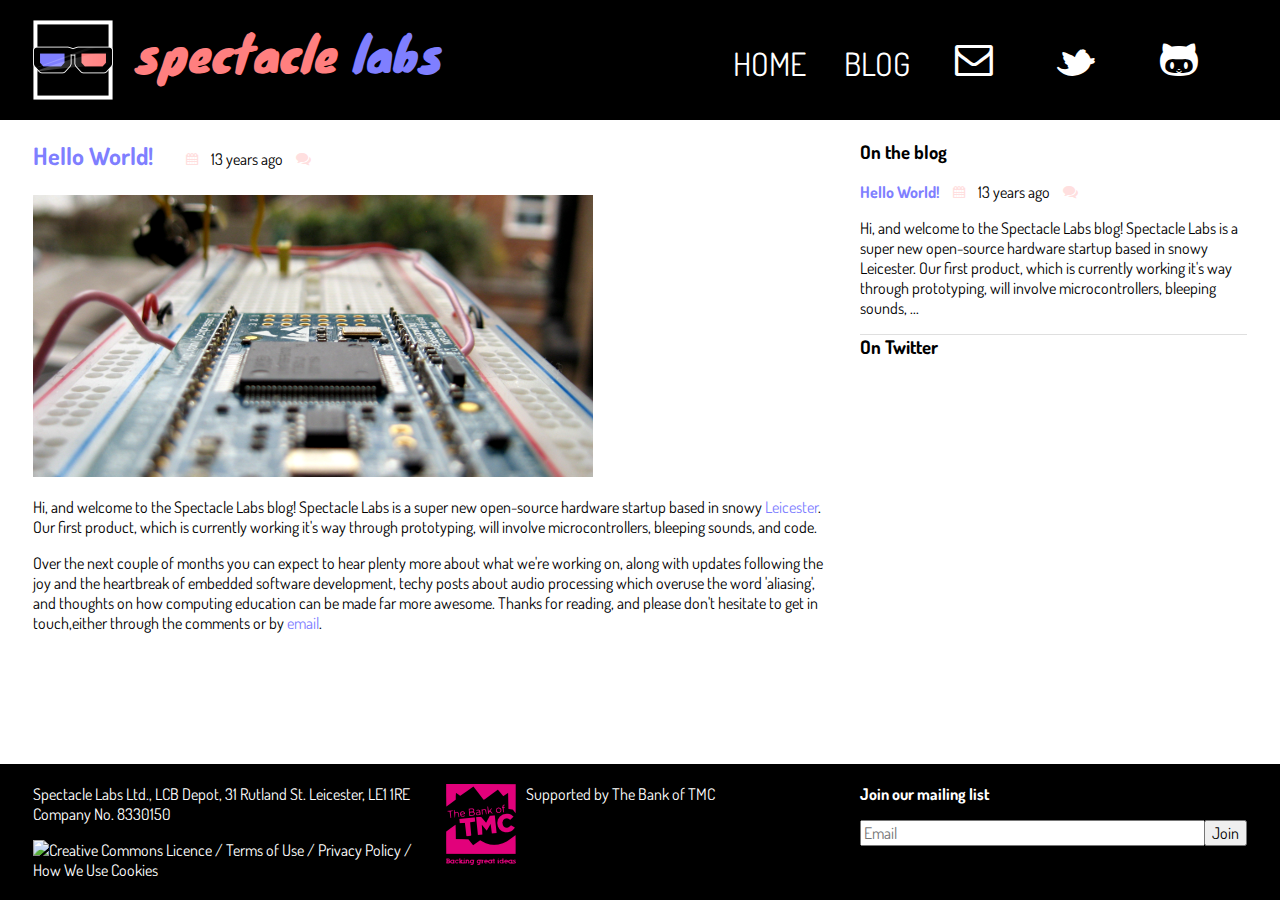
==== blog/index.html @ f57065ab "Website...  We have liftoff..." ====
<!DOCTYPE html>
<!--[if lt IE 7]> <html class="no-js lt-ie9 lt-ie8 lt-ie7"> <![endif]-->
<!--[if IE 7]> <html class="no-js lt-ie9 lt-ie8"> <![endif]-->
<!--[if IE 8]> <html class="no-js lt-ie9"> <![endif]-->
<!--[if gt IE 8]><!--> <html class="no-js"> <!--<![endif]-->
    <head>
        <meta charset="utf-8" />
        <meta name="description" content="" />
        <meta name="viewport" content="width=device-width, initial-scale=1, maximum-scale=1" /> 

        <title>Spectacle Labs | Blog</title>

        <link rel="shortcut icon" href="/media/images/icons/favicon.ico" />
        <link rel="apple-touch-icon-precomposed" sizes="144x144" href="/media/images/icons/apple-touch-icon-144x144-precomposed.png">
        <link rel="apple-touch-icon-precomposed" sizes="114x114" href="/media/images/icons/apple-touch-icon-114x114-precomposed.png">
        <link rel="apple-touch-icon-precomposed" sizes="72x72" href="/media/images/icons/apple-touch-icon-72x72-precomposed.png">
        <link rel="apple-touch-icon-precomposed" href="/media/images/icons/apple-touch-icon-precomposed.png">


        <link rel="stylesheet" href="/media/fonts/knewave/stylesheet.css" />
        <link rel="stylesheet" href="/media/fonts/fontawesome/font-awesome.css" />
        <link href='http://fonts.googleapis.com/css?family=Dosis:400,600' rel='stylesheet' type='text/css'>
    
        <link rel="stylesheet" href="/media/css/normalize.css" />
        <link rel="stylesheet" href="/media/css/main.css" />

        <!--[if lt IE 9]>
        <script src="//cdnjs.cloudflare.com/ajax/libs/html5shiv/3.6/html5shiv.min.js"></script>
        <![endif]-->
        <script src="//cdnjs.cloudflare.com/ajax/libs/prefixfree/1.0.7/prefixfree.min.js"></script> 
        <script src="//ajax.googleapis.com/ajax/libs/jquery/1.8.3/jquery.min.js"></script>
        <script src="/media/js/moment.min.js"></script>
        <script src="/media/js/main.js"></script>
    </head>
    <body>
        <div id="wrapper">
            <header>
    <div>
        <div id="logo">
            <div>
                <a href="/" class="image">
                    <img src="/media/images/logo.png" alt="Logo"/>
                </a>
            </div>
        </div>
        <div id="heading">
            <h1>
                <a href="/">
                    <span class="red">spectacle</span> <span class="blue">labs</span>
                </a>
            </h1>
        </div>
        <div id="navigation">
            <nav class="horizontal">
                <ul>
                    <li>
                        <a href="/">
                            HOME
                        </a>
                    </li>
                    <li>
                        <a href="/blog">
                            BLOG
                        </a>
                    </li>
                </ul>
                <ul id="icons">
                    <li>
                        <a href="mailto:hi@spectaclelabs.org">
                            <i class="icon-envelope"></i>
                        </a>
                    </li>
                    <li>
                        <a href="http://www.twitter.com/spectaclelabs">
                            <i class="icon-twitter"></i>
                        </a>
                    </li>
                    <li>
                        <a href="https://github.com/spectaclelabs">
                            <i class="icon-github"></i>
                        </a>
                    </li>
                </ul>
            </nav>
        </div>
    </div>
</header>


            <div id="main">
                <div>
                    <div id="content">
                        

<article>
    <h2>
        <a href="/blog/hello-world">
            Hello World!
        </a>
    </h2>
    <span class="meta">                                                                 <i class="icon-calendar"></i>                                                   <time datetime="2013-03-12" data-need-fill="true"></time>                  <i class="icon-comments"></i><a href="http://www.spectaclelabs.org/blog/hello-world#disqus_thread"></a>
</span>
    <p><img src="/media/images/blog/2013-03-12-hello-world.png" alt="Hello World" /></p>

<p>Hi, and welcome to the Spectacle Labs blog!  Spectacle Labs is a super new open-source hardware startup based in snowy <a href="http://en.wikipedia.org/wiki/Leicester">Leicester</a>. Our first product, which is currently working it's way through prototyping, will involve microcontrollers, bleeping sounds, and code.</p>

<p>Over the next couple of months you can expect to hear plenty more about what we're working on, along with updates following the joy and the heartbreak of embedded software development, techy posts about audio processing which overuse the word 'aliasing', and thoughts on how computing education can be made far more awesome.  Thanks for reading, and please don't hesitate to get in touch,either through the comments or by <a href="mailto:hi@spectaclelabs.org">email</a>.</p>

</article>






                    </div>
                    <div id="sidebar">
                        

<!--
<section>
    <form class="inline">
        <button type="submit" class="btn">Search</button>
        <div>
            <input type="text" id="query" placeholder="Search spectaclelabs.org" />
        </div>
    </form>
</section>
-->


<section>
    <h3>On the blog</h3>
    
    <article class="small">
        <h4><a href="/blog/hello-world">Hello World!</a></h4>
        <span class="meta">                                                                 <i class="icon-calendar"></i>                                                   <time datetime="2013-03-12" data-need-fill="true"></time>                  <i class="icon-comments"></i><a href="http://www.spectaclelabs.org/blog/hello-world#disqus_thread"></a>
</span>
        <p>
            Hi, and welcome to the Spectacle Labs blog! Spectacle Labs is a super new open-source hardware startup based in snowy Leicester. Our first product, which is currently working it's way through prototyping, will involve microcontrollers, bleeping sounds, ...
        </p>
    </article>
    
</section>


<section>
    <h3>On Twitter</h3>
    <a class="twitter-timeline" data-dnt="true" href="https://twitter.com/spectaclelabs"  data-widget-id="311499720843460608"></a>
</section>


                    </div>
                </div>
            </div>

            <footer>
    <div>
        <div>
            <p class="vcard">
                <span class="fn org">Spectacle Labs Ltd.,</span>
                <span class="adr">
                    <span class="street-address">LCB Depot, 31 Rutland St.</span>
                    <span class="locality">Leicester</span>, <span class="postal-code">LE1 1RE</span>
                </span>
                <br />
                <span class="note">
                    Company No. 8330150
                </span>
            </p>

            <div>
                <nav class="horizontal">
                    <ul>
                        <li>
                            <a rel="license" href="http://creativecommons.org/licenses/by-sa/2.0/uk/deed.en_GB" class="image">
                                <img alt="Creative Commons Licence" style="border-width:0" src="http://i.creativecommons.org/l/by-sa/2.0/uk/80x15.png" />
                            </a>
                        </li>
                        <li>
                            <a href="/terms-of-use">Terms of Use</a>
                        </li>
                        <li>
                            <a href="/privacy-policy">Privacy Policy</a>
                        </li>
                        <li>
                            <a href="/cookies">How We Use Cookies</a>
                        </li>
                    </ul>
                </nav>
            </div>
        </div>

        <div>
            <a href="http://www.bankoftmc.com">
                <img src="/media/images/bank_of_tmc.png" class="left-float" alt="Bank of TMC">
            </a>
            Supported by  <a href="http://www.bankoftmc.com">The Bank of TMC</a>
        </div>
            

        <div>
            <h4>
                <label for="mce-EMAIL">
                    Join our mailing list
                </label>
            </h4>
            <div id="mc_embed_signup">
                <!-- Begin MailChimp Signup Form -->
                <form class="inline validate" action="http://spectaclelabs.us5.list-manage.com/subscribe/post?u=d0f56dc9b0993535675b7f7bb&amp;id=e05fe7207a" method="post" id="mc-embedded-subscribe-form" name="mc-embedded-subscribe-form" target="_blank" novalidate>
                    <button type="submit" name="subscribe" id="mc-embedded-subscribe" class="button">Join</button>
                    <div>
                        <input type="email" value="" name="EMAIL" class="email" id="mce-EMAIL" placeholder="Email" />
                    </div>
                </form>
            </div>
        </div>
    </div>
</footer>


        </div>
        <!-- Disqus comment counter -->
        <script type="text/javascript">
        var disqus_shortname = 'spectaclelabs';

        (function () {
            var s = document.createElement('script'); s.async = true;
            s.type = 'text/javascript';
            s.src = 'http://' + disqus_shortname + '.disqus.com/count.js';
            (document.getElementsByTagName('HEAD')[0] ||
             document.getElementsByTagName('BODY')[0]).appendChild(s);
        }());
        </script>

        <!-- Twitter feed -->
        <script>!function(d,s,id){var js,fjs=d.getElementsByTagName(s)[0];if(!d.getElementById(id)){js=d.createElement(s);js.id=id;js.src="//platform.twitter.com/widgets.js";fjs.parentNode.insertBefore(js,fjs);}}(document,"script","twitter-wjs");</script>

        <!-- Google Analytics -->
        <script>
            (function(i,s,o,g,r,a,m){i['GoogleAnalyticsObject']=r;i[r]=i[r]||function(){
            (i[r].q=i[r].q||[]).push(arguments)},i[r].l=1*new Date();a=s.createElement(o),
            m=s.getElementsByTagName(o)[0];a.async=1;a.src=g;m.parentNode.insertBefore(a,m)
            })(window,document,'script','//www.google-analytics.com/analytics.js','ga');

            ga('create', 'UA-39256823-1', 'spectaclelabs.org');
            ga('send', 'pageview');
        </script>

    </body>
</html>
---- media/fonts/knewave/stylesheet.css ----
/* Generated by Font Squirrel (http://www.fontsquirrel.com) on November 11, 2011 */



@font-face {
    font-family: 'KnewaveRegular';
    src: url('knewave-webfont.eot');
    src: url('knewave-webfont.eot?#iefix') format('embedded-opentype'),
         url('knewave-webfont.woff') format('woff'),
         url('knewave-webfont.ttf') format('truetype'),
         url('knewave-webfont.svg#KnewaveRegular') format('svg');
    font-weight: normal;
    font-style: normal;

}
---- media/css/main.css ----
body {
  width: 100%;
  *zoom: 1;
}
body:before,
body:after {
  content: "";
  display: table;
}
body:after {
  clear: both;
}
/* === Global variables ===
 * ======================== */
/* Colors */
/* Fonts */
/* Grid */
/* Borders */
/* === Generic Styles ===
 * ====================== */
html,
body {
  height: 100%;
}
body {
  margin: 0;
  padding: 0;
  font-family: Dosis, "Helvetica Neue", Arial, Helvetica, sans-serif;
  font-size: 16px;
}
/* Bottom margins */
h2,
h3,
h4,
h5,
h6,
p,
table,
form {
  margin-top: 0;
  margin-bottom: 1em;
}
/* Headings */
h1 {
  font-family: KnewaveRegular, "Helvetica Neue", Arial, Helvetica, sans-serif;
  font-weight: normal;
}
h1 a {
  font-weight: normal;
}
/* Links */
a {
  text-decoration: none;
  outline: none;
  color: #7f7fff;
  transition: color 0.5s;
}
a:hover,
a:active,
a:focus {
  outline: none;
  color: #ff7f7f;
}
/* Navigation */
nav ul {
  padding: 0;
  margin: 0;
  list-style-type: none;
}
nav.horizontal ul {
  display: inline-block;
}
nav.horizontal ul li {
  display: inline-block;
}
/* Tables */
table,
th,
td {
  border: 1px solid #dfdfdf;
}
th,
td {
  padding: 10px;
}
td {
  vertical-align: top;
}
tr:nth-child(even) {
  background: #dfffff;
}
tr:nth-child(odd) {
  background: #ffffff;
}
/* Articles */
article + article {
  border-top: 1px dashed #dfdfdf;
}
/* Article headings displayed inline-block so date, comments etc can be
 * adjacent */
article h2 {
  display: inline-block;
  margin-right: 20px;
}
article.small h4 {
  display: inline-block;
}
article .meta i {
  margin: 0 10px;
  color: #ffdfdf;
}
/* Images */
img {
  max-width: 100%;
  height: auto;
}
img.left-float {
  margin: 0 10px 10px 0;
}
img.right-float {
  margin: 0 0 10px 10px;
}
img.center {
  display: block;
  margin-left: auto;
  margin-right: auto;
}
/* Forms */
form.inline input {
  width: 100%;
}
form.inline button {
  float: right;
}
form.inline > div {
  overflow: hidden;
}
/* Utility classes */
.red {
  color: #ff7f7f;
}
.blue {
  color: #7f7fff;
}
.left {
  text-align: left;
}
.center {
  text-align: center;
}
.right {
  text-align: right;
}
.left-float {
  float: left;
}
.right-float {
  float: right;
}
/* Header */
header {
  background-color: #000000;
  color: #ffffff;
  display: table-row;
  overflow: hidden;
  height: 1px;
}
header > div {
  display: table-cell;
  padding: 20px;
  *zoom: 1;
}
header > div:before,
header > div:after {
  content: "";
  display: table;
}
header > div:after {
  clear: both;
}
div#logo {
  display: inline;
  float: left;
  width: 6.25%;
  margin: 0 1.0416666666666665%;
  font-size: 0;
}
div#logo img {
  max-width: none;
}
div#heading {
  display: inline;
  float: left;
  width: 31.25%;
  margin: 0 1.0416666666666665%;
}
div#navigation {
  display: inline;
  float: left;
  width: 56.25%;
  margin: 0 1.0416666666666665%;
}
h1 {
  font-family: KnewaveRegular, "Helvetica Neue", Arial, Helvetica, sans-serif;
  font-weight: normal;
  font-size: 48px;
  margin: 0;
  padding: 12px 0;
}
header a {
  color: #ffffff;
}
header nav {
  font-size: 32px;
  text-align: right;
  padding: 13px 0;
}
header nav ul#icons {
  font-size: 42px;
}
header nav ul li {
  margin-right: 1em;
}
header nav a {
  border-bottom: none;
}
div#wrapper {
  display: table;
  table-layout: fixed;
  width: 100%;
  height: 100%;
}
.lt-ie8 div#wrapper {
  height: auto;
}
/* Body */
div#main {
  display: table-row;
  overflow: hidden;
}
html > body div#main {
  height: auto;
}
div#main > div {
  display: table-cell;
  padding: 20px;
  *zoom: 1;
}
div#main > div:before,
div#main > div:after {
  content: "";
  display: table;
}
div#main > div:after {
  clear: both;
}
div#content {
  display: inline;
  float: left;
  width: 64.58333333333334%;
  margin: 0 1.0416666666666665%;
}
div#sidebar {
  display: inline;
  float: left;
  width: 31.25%;
  margin: 0 1.0416666666666665%;
}
div#sidebar section + section {
  border-top: 1px solid #dfdfdf;
}
section#introduction {
  font-size: 36px;
}
section#introduction small {
  font-size: 70%;
}
/* Sidebar */
/* Footer */
footer {
  display: table-row;
  overflow: hidden;
  height: 1px;
  background-color: #000000;
  color: #ffffff;
}
footer > div {
  display: table-cell;
  padding: 20px;
  *zoom: 1;
}
footer > div:before,
footer > div:after {
  content: "";
  display: table;
}
footer > div:after {
  clear: both;
}
footer > div > div {
  display: inline;
  float: left;
  width: 31.25%;
  margin: 0 1.0416666666666665%;
}
footer a {
  color: #ffffff;
}
form.inline input {
  width: 100%;
}
form.inline button {
  float: right;
}
form.inline > div {
  overflow: hidden;
}
footer nav.horizontal li:after {
  content: " / ";
}
footer nav.horizontal li:last-child:after {
  content: "";
}
.red {
  color: #ff7f7f;
}
.blue {
  color: #7f7fff;
}
@media only screen and (max-width: 1035px) {
  div#heading {
    display: none;
  }
  div#navigation {
    display: inline;
    float: left;
    width: 89.58333333333334%;
    margin: 0 1.0416666666666665%;
  }
}
@media only screen and (max-width: 700px) {
  div#logo,
  div#navigation {
    display: inline;
    float: left;
    width: 97.91666666666666%;
    margin: 0 1.0416666666666665%;
    text-align: center;
  }
  header nav {
    text-align: center;
    padding-top: 0;
  }
  footer {
    height: auto;
  }
  div#content {
    display: inline;
    float: left;
    width: 97.91666666666666%;
    margin: 0 1.0416666666666665%;
  }
  div#sidebar {
    display: none;
  }
  footer > div > div {
    display: inline;
    float: left;
    width: 97.91666666666666%;
    margin: 0 1.0416666666666665%;
  }
}
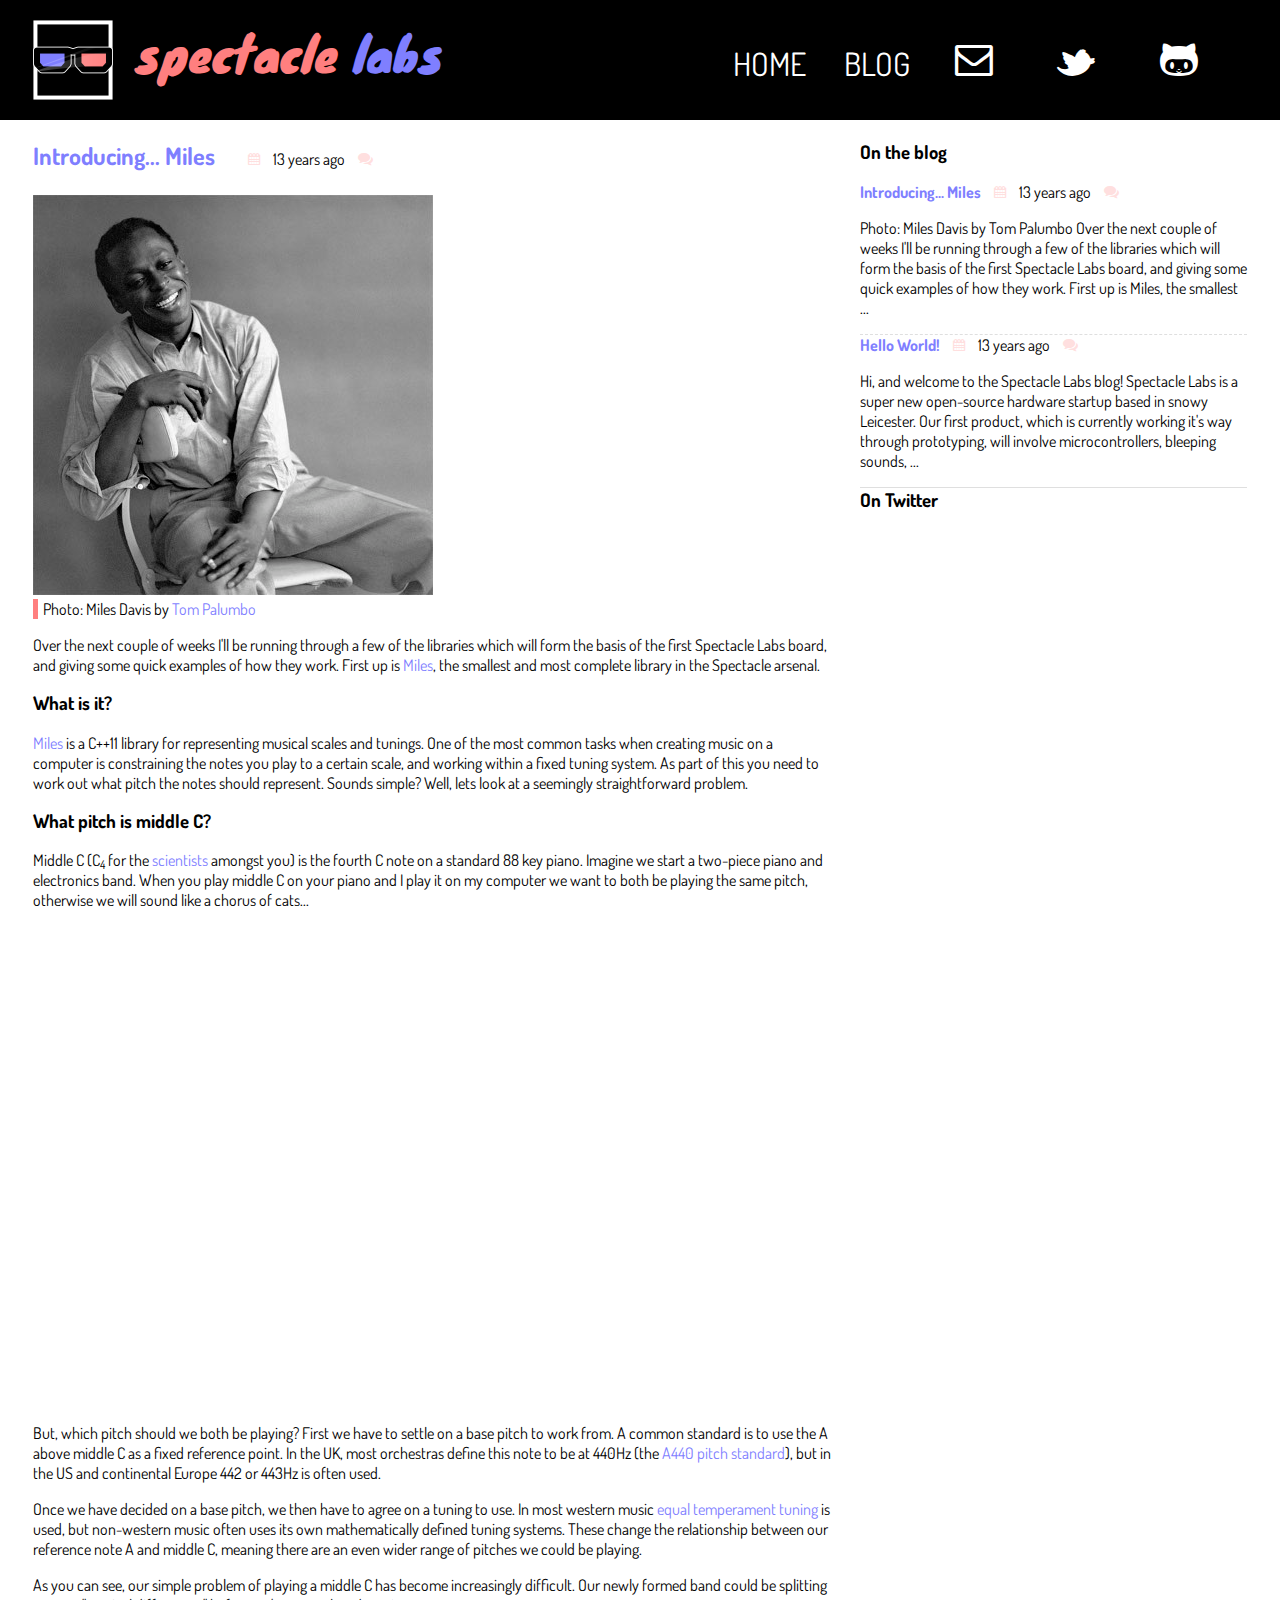
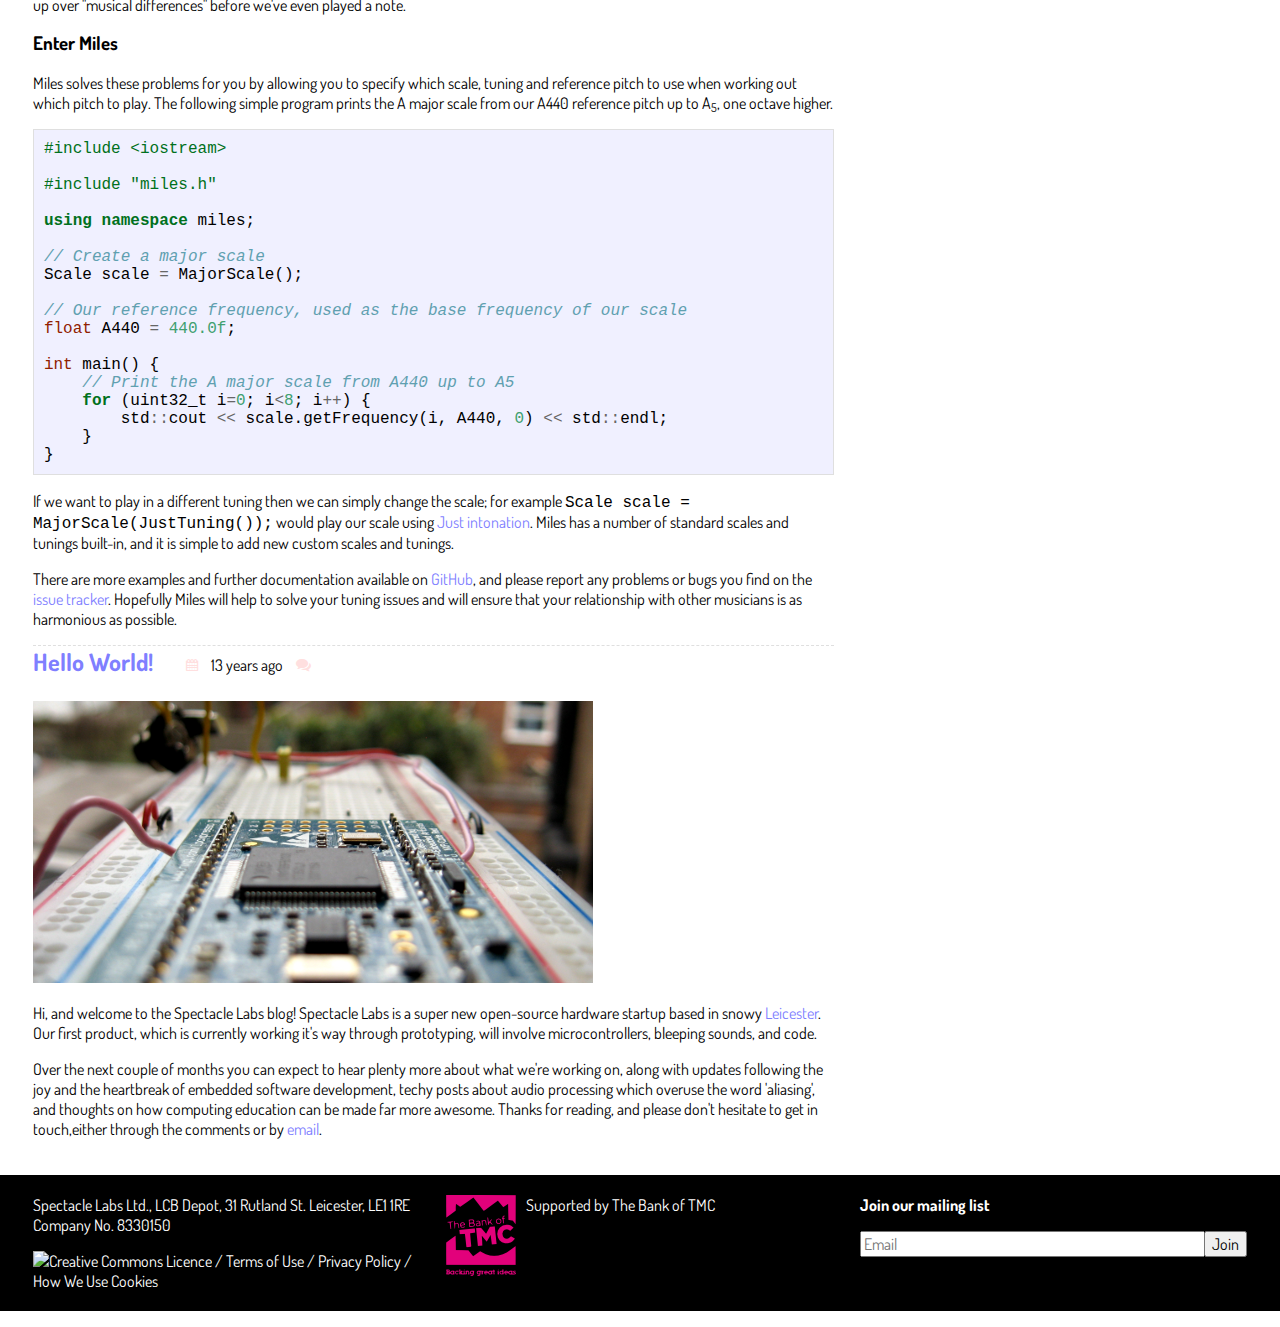
==== commit c7367802: "Add Introducing Miles blog post." ====
--- a/blog/index.html
+++ b/blog/index.html
@@ -5,7 +5,7 @@
 <!--[if gt IE 8]><!--> <html class="no-js"> <!--<![endif]-->
     <head>
         <meta charset="utf-8" />
-        <meta name="description" content="" />
+        <meta name="description" content="Open-source hardware for educators, artists, musicians and hackers" />
         <meta name="viewport" content="width=device-width, initial-scale=1, maximum-scale=1" /> 
 
         <title>Spectacle Labs | Blog</title>
@@ -16,12 +16,16 @@
         <link rel="apple-touch-icon-precomposed" sizes="72x72" href="/media/images/icons/apple-touch-icon-72x72-precomposed.png">
         <link rel="apple-touch-icon-precomposed" href="/media/images/icons/apple-touch-icon-precomposed.png">
 
+        <link rel="alternate" type="application/atom+xml" href="/feed/atom.xml" />
+
 
         <link rel="stylesheet" href="/media/fonts/knewave/stylesheet.css" />
         <link rel="stylesheet" href="/media/fonts/fontawesome/font-awesome.css" />
         <link href='http://fonts.googleapis.com/css?family=Dosis:400,600' rel='stylesheet' type='text/css'>
+        <link href='http://fonts.googleapis.com/css?family=Ubuntu+Mono:400,700' rel='stylesheet' type='text/css'>
     
         <link rel="stylesheet" href="/media/css/normalize.css" />
+        <link rel="stylesheet" href="/media/css/pygments/friendly.css" />
         <link rel="stylesheet" href="/media/css/main.css" />
 
         <!--[if lt IE 9]>
@@ -94,6 +98,72 @@
 
 <article>
     <h2>
+        <a href="/blog/2013-03-15-introducing-miles">
+            Introducing... Miles
+        </a>
+    </h2>
+    <span class="meta">                                                                 <i class="icon-calendar"></i>                                                   <time datetime="2013-03-15" data-need-fill="true"></time>                  <i class="icon-comments"></i><a href="http://www.spectaclelabs.org/blog/2013-03-15-introducing-miles#disqus_thread"></a>
+</span>
+    <figure>
+    <img src="/media/images/blog/Miles_Davis_by_Palumbo.jpg" alt="Miles Davis">
+    <figcaption>Photo: Miles Davis by <a href="http://www.flickr.com/people/tompalumbo">Tom Palumbo</a></figcaption>
+</figure>
+
+<p>Over the next couple of weeks I'll be running through a few of the libraries which will form the basis of the first Spectacle Labs board, and giving some quick examples of how they work.  First up is <a href="https://github.com/spectaclelabs/miles">Miles</a>, the smallest and most complete library in the Spectacle arsenal.</p>
+
+<h3>What is it?</h3>
+
+<p><a href="https://github.com/spectaclelabs/miles">Miles</a> is a C++11 library for representing musical scales and tunings.  One of the most common tasks when creating music on a computer is constraining the notes you play to a certain scale, and working within a fixed tuning system.  As part of this you need to work out what pitch the notes should represent.  Sounds simple?  Well, lets look at a seemingly straightforward problem.</p>
+
+<h3>What pitch is middle C?</h3>
+
+<p>Middle C (C<sub>4</sub> for the <a href="http://en.wikipedia.org/wiki/Scientific_pitch_notation">scientists</a> amongst you) is the fourth C note on a standard 88 key piano.  Imagine we start a two-piece piano and electronics band.  When you play middle C on your piano and I play it on my computer we want to both be playing the same pitch, otherwise we will sound like a chorus of cats...</p>
+
+<div class="video-container">
+    <iframe width="560" height="315" src="http://www.youtube-nocookie.com/embed/cHfBQCJaJoI?rel=0" frameborder="0" allowfullscreen></iframe>
+</div>
+
+<p>But, which pitch should we both be playing?  First we have to settle on a base pitch to work from.  A common standard is to use the A above middle C as a fixed reference point.  In the UK, most orchestras define this note to be at 440Hz (the <a href="http://en.wikipedia.org/wiki/A440_%28pitch_standard%29">A440 pitch standard</a>), but in the US and continental Europe 442 or 443Hz is often used.</p>
+
+<p>Once we have decided on a base pitch, we then have to agree on a tuning to use.  In most western music <a href="http://en.wikipedia.org/wiki/Equal_temperament">equal temperament tuning</a> is used, but non-western music often uses its own mathematically defined tuning systems.  These change the relationship between our reference note A and middle C, meaning there are an even wider range of pitches we could be playing.</p>
+
+<p>As you can see, our simple problem of playing a middle C has become increasingly difficult.  Our newly formed band could be splitting up over "musical differences" before we've even played a note.</p>
+
+<h3>Enter Miles</h3>
+
+<p>Miles solves these problems for you by allowing you to specify which scale, tuning and reference pitch to use when working out which pitch to play.  The following simple program prints the A major scale from our A440 reference pitch up to A<sub>5</sub>, one octave higher.</p>
+
+<div class="codehilite"><pre><code><span class="cp">#include &lt;iostream&gt;</span>
+
+<span class="cp">#include &quot;miles.h&quot;</span>
+
+<span class="k">using</span> <span class="k">namespace</span> <span class="n">miles</span><span class="p">;</span>
+
+<span class="c1">// Create a major scale</span>
+<span class="n">Scale</span> <span class="n">scale</span> <span class="o">=</span> <span class="n">MajorScale</span><span class="p">();</span>
+
+<span class="c1">// Our reference frequency, used as the base frequency of our scale</span>
+<span class="kt">float</span> <span class="n">A440</span> <span class="o">=</span> <span class="mf">440.0f</span><span class="p">;</span>
+
+<span class="kt">int</span> <span class="n">main</span><span class="p">()</span> <span class="p">{</span>
+    <span class="c1">// Print the A major scale from A440 up to A5</span>
+    <span class="k">for</span> <span class="p">(</span><span class="n">uint32_t</span> <span class="n">i</span><span class="o">=</span><span class="mi">0</span><span class="p">;</span> <span class="n">i</span><span class="o">&lt;</span><span class="mi">8</span><span class="p">;</span> <span class="n">i</span><span class="o">++</span><span class="p">)</span> <span class="p">{</span>
+        <span class="n">std</span><span class="o">::</span><span class="n">cout</span> <span class="o">&lt;&lt;</span> <span class="n">scale</span><span class="p">.</span><span class="n">getFrequency</span><span class="p">(</span><span class="n">i</span><span class="p">,</span> <span class="n">A440</span><span class="p">,</span> <span class="mi">0</span><span class="p">)</span> <span class="o">&lt;&lt;</span> <span class="n">std</span><span class="o">::</span><span class="n">endl</span><span class="p">;</span>
+    <span class="p">}</span>
+<span class="p">}</span>
+</code></pre></div>
+
+<p>If we want to play in a different tuning then we can simply change the scale; for example <code>Scale scale = MajorScale(JustTuning());</code> would play our scale using <a href="http://en.wikipedia.org/wiki/Just_intonation">Just intonation</a>.  Miles has a number of standard scales and tunings built-in, and it is simple to add new custom scales and tunings.</p>
+
+<p>There are more examples and further documentation available on <a href="https://github.com/spectaclelabs/miles">GitHub</a>, and please report any problems or bugs you find on the <a href="https://github.com/spectaclelabs/miles/issues">issue tracker</a>.  Hopefully Miles will help to solve your tuning issues and will ensure that your relationship with other musicians is as harmonious as possible.</p>
+
+</article>
+
+
+
+
+<article>
+    <h2>
         <a href="/blog/hello-world">
             Hello World!
         </a>
@@ -131,6 +201,15 @@
 
 <section>
     <h3>On the blog</h3>
+    
+    <article class="small">
+        <h4><a href="/blog/2013-03-15-introducing-miles">Introducing... Miles</a></h4>
+        <span class="meta">                                                                 <i class="icon-calendar"></i>                                                   <time datetime="2013-03-15" data-need-fill="true"></time>                  <i class="icon-comments"></i><a href="http://www.spectaclelabs.org/blog/2013-03-15-introducing-miles#disqus_thread"></a>
+</span>
+        <p>
+            Photo: Miles Davis by Tom Palumbo Over the next couple of weeks I'll be running through a few of the libraries which will form the basis of the first Spectacle Labs board, and giving some quick examples of how they work. First up is Miles, the smallest ...
+        </p>
+    </article>
     
     <article class="small">
         <h4><a href="/blog/hello-world">Hello World!</a></h4>
--- a/media/css/pygments/friendly.css
+++ b/media/css/pygments/friendly.css
@@ -0,0 +1,61 @@
+.codehilite .hll { background-color: #ffffcc }
+.codehilite .c { color: #60a0b0; font-style: italic } /* Comment */
+.codehilite .err { border: 1px solid #FF0000 } /* Error */
+.codehilite .k { color: #007020; font-weight: bold } /* Keyword */
+.codehilite .o { color: #666666 } /* Operator */
+.codehilite .cm { color: #60a0b0; font-style: italic } /* Comment.Multiline */
+.codehilite .cp { color: #007020 } /* Comment.Preproc */
+.codehilite .c1 { color: #60a0b0; font-style: italic } /* Comment.Single */
+.codehilite .cs { color: #60a0b0; background-color: #fff0f0 } /* Comment.Special */
+.codehilite .gd { color: #A00000 } /* Generic.Deleted */
+.codehilite .ge { font-style: italic } /* Generic.Emph */
+.codehilite .gr { color: #FF0000 } /* Generic.Error */
+.codehilite .gh { color: #000080; font-weight: bold } /* Generic.Heading */
+.codehilite .gi { color: #00A000 } /* Generic.Inserted */
+.codehilite .go { color: #808080 } /* Generic.Output */
+.codehilite .gp { color: #c65d09; font-weight: bold } /* Generic.Prompt */
+.codehilite .gs { font-weight: bold } /* Generic.Strong */
+.codehilite .gu { color: #800080; font-weight: bold } /* Generic.Subheading */
+.codehilite .gt { color: #0040D0 } /* Generic.Traceback */
+.codehilite .kc { color: #007020; font-weight: bold } /* Keyword.Constant */
+.codehilite .kd { color: #007020; font-weight: bold } /* Keyword.Declaration */
+.codehilite .kn { color: #007020; font-weight: bold } /* Keyword.Namespace */
+.codehilite .kp { color: #007020 } /* Keyword.Pseudo */
+.codehilite .kr { color: #007020; font-weight: bold } /* Keyword.Reserved */
+.codehilite .kt { color: #902000 } /* Keyword.Type */
+.codehilite .m { color: #40a070 } /* Literal.Number */
+.codehilite .s { color: #4070a0 } /* Literal.String */
+.codehilite .na { color: #4070a0 } /* Name.Attribute */
+.codehilite .nb { color: #007020 } /* Name.Builtin */
+.codehilite .nc { color: #0e84b5; font-weight: bold } /* Name.Class */
+.codehilite .no { color: #60add5 } /* Name.Constant */
+.codehilite .nd { color: #555555; font-weight: bold } /* Name.Decorator */
+.codehilite .ni { color: #d55537; font-weight: bold } /* Name.Entity */
+.codehilite .ne { color: #007020 } /* Name.Exception */
+.codehilite .nf { color: #06287e } /* Name.Function */
+.codehilite .nl { color: #002070; font-weight: bold } /* Name.Label */
+.codehilite .nn { color: #0e84b5; font-weight: bold } /* Name.Namespace */
+.codehilite .nt { color: #062873; font-weight: bold } /* Name.Tag */
+.codehilite .nv { color: #bb60d5 } /* Name.Variable */
+.codehilite .ow { color: #007020; font-weight: bold } /* Operator.Word */
+.codehilite .w { color: #bbbbbb } /* Text.Whitespace */
+.codehilite .mf { color: #40a070 } /* Literal.Number.Float */
+.codehilite .mh { color: #40a070 } /* Literal.Number.Hex */
+.codehilite .mi { color: #40a070 } /* Literal.Number.Integer */
+.codehilite .mo { color: #40a070 } /* Literal.Number.Oct */
+.codehilite .sb { color: #4070a0 } /* Literal.String.Backtick */
+.codehilite .sc { color: #4070a0 } /* Literal.String.Char */
+.codehilite .sd { color: #4070a0; font-style: italic } /* Literal.String.Doc */
+.codehilite .s2 { color: #4070a0 } /* Literal.String.Double */
+.codehilite .se { color: #4070a0; font-weight: bold } /* Literal.String.Escape */
+.codehilite .sh { color: #4070a0 } /* Literal.String.Heredoc */
+.codehilite .si { color: #70a0d0; font-style: italic } /* Literal.String.Interpol */
+.codehilite .sx { color: #c65d09 } /* Literal.String.Other */
+.codehilite .sr { color: #235388 } /* Literal.String.Regex */
+.codehilite .s1 { color: #4070a0 } /* Literal.String.Single */
+.codehilite .ss { color: #517918 } /* Literal.String.Symbol */
+.codehilite .bp { color: #007020 } /* Name.Builtin.Pseudo */
+.codehilite .vc { color: #bb60d5 } /* Name.Variable.Class */
+.codehilite .vg { color: #bb60d5 } /* Name.Variable.Global */
+.codehilite .vi { color: #bb60d5 } /* Name.Variable.Instance */
+.codehilite .il { color: #40a070 } /* Literal.Number.Integer.Long */
--- a/media/css/main.css
+++ b/media/css/main.css
@@ -36,7 +36,9 @@
 h6,
 p,
 table,
-form {
+form,
+figure,
+div.video-container {
   margin-top: 0;
   margin-bottom: 1em;
 }
@@ -87,7 +89,7 @@
   vertical-align: top;
 }
 tr:nth-child(even) {
-  background: #dfffff;
+  background: #dfdfff;
 }
 tr:nth-child(odd) {
   background: #ffffff;
@@ -124,6 +126,36 @@
   display: block;
   margin-left: auto;
   margin-right: auto;
+}
+figcaption {
+  border-left: 5px solid #ff7f7f;
+  padding-left: 5px;
+}
+/* Videos */
+div.video-container {
+  position: relative;
+  padding-bottom: 56.25%;
+  padding-top: 30px;
+  height: 0;
+  overflow: hidden;
+}
+div.video-container iframe,
+div.video-container object,
+div.video-container embed {
+  position: absolute;
+  top: 0;
+  left: 0;
+  width: 100%;
+  height: 100%;
+}
+/* Code */
+pre {
+  background-color: #f0f0ff;
+  border: 1px solid #dfdfdf;
+  padding: 10px;
+}
+code {
+  font-family: 'Ubuntu Mono', monospace;
 }
 /* Forms */
 form.inline input {
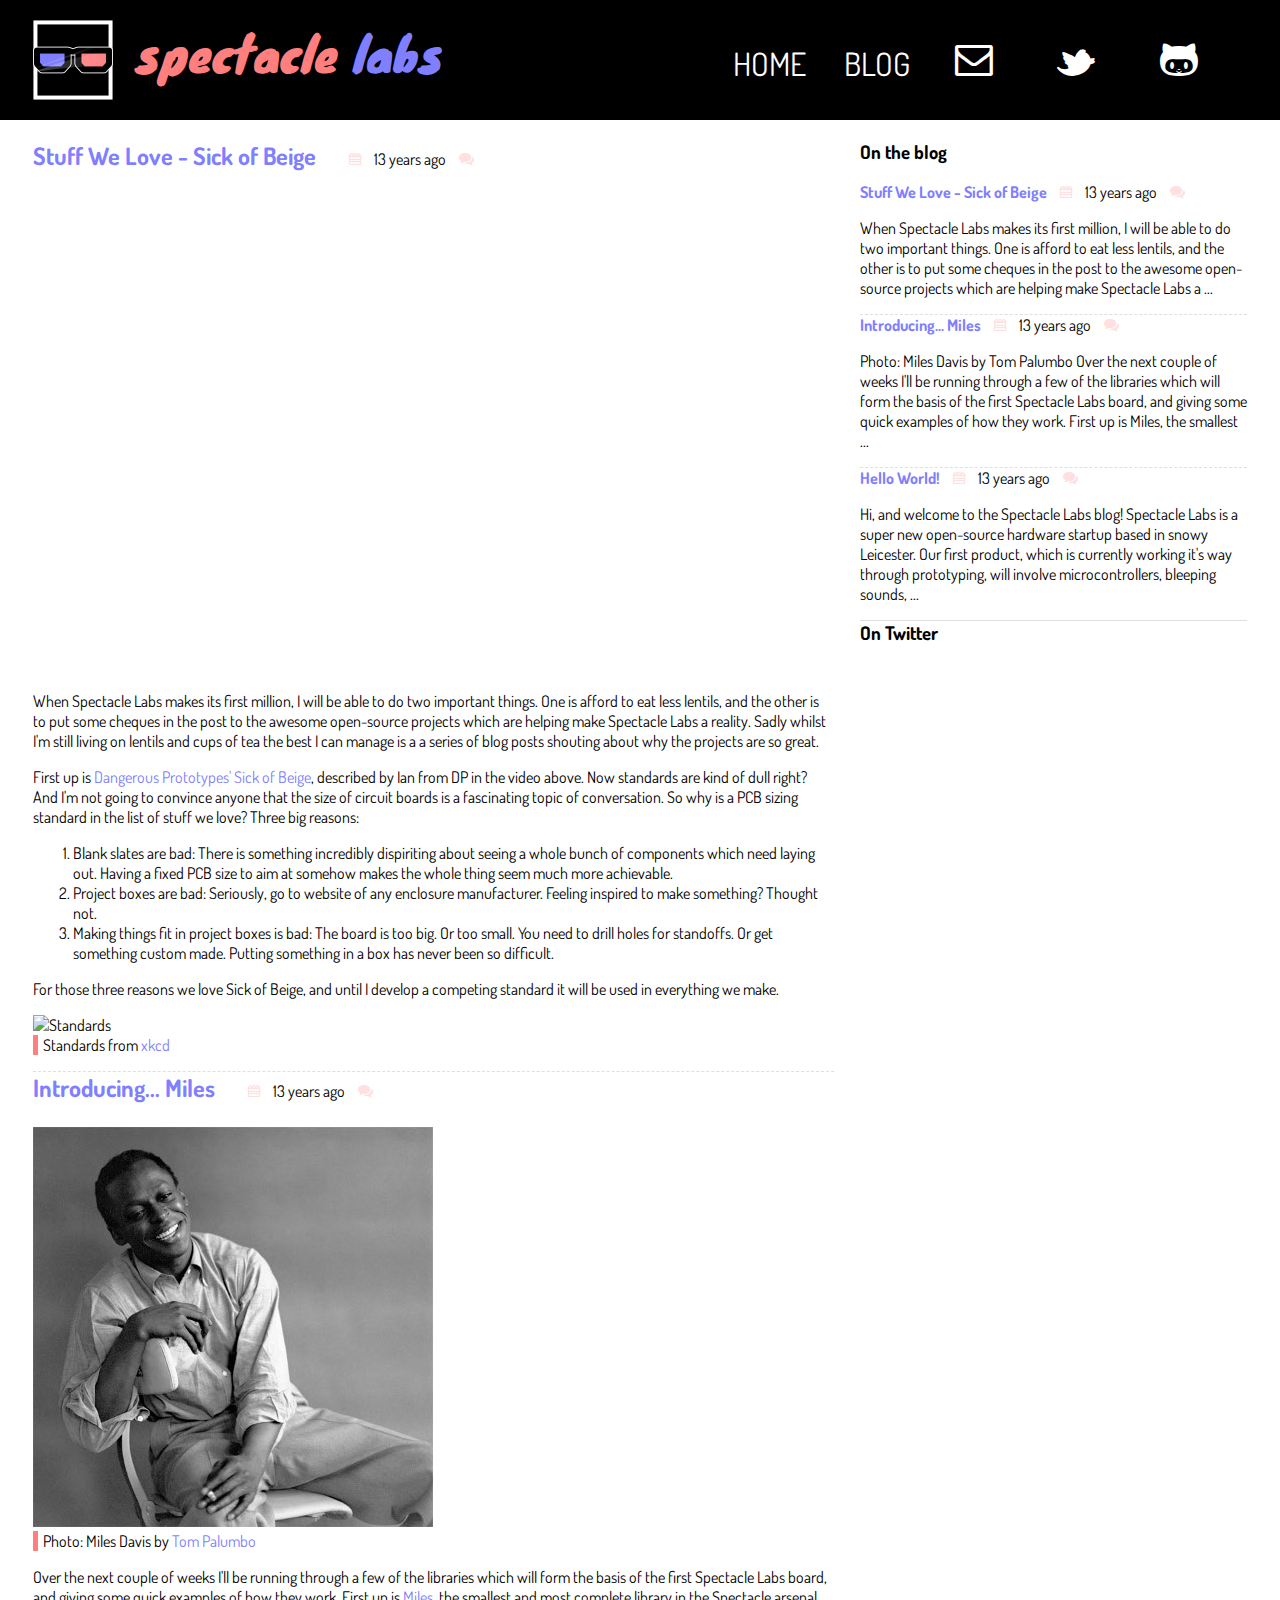
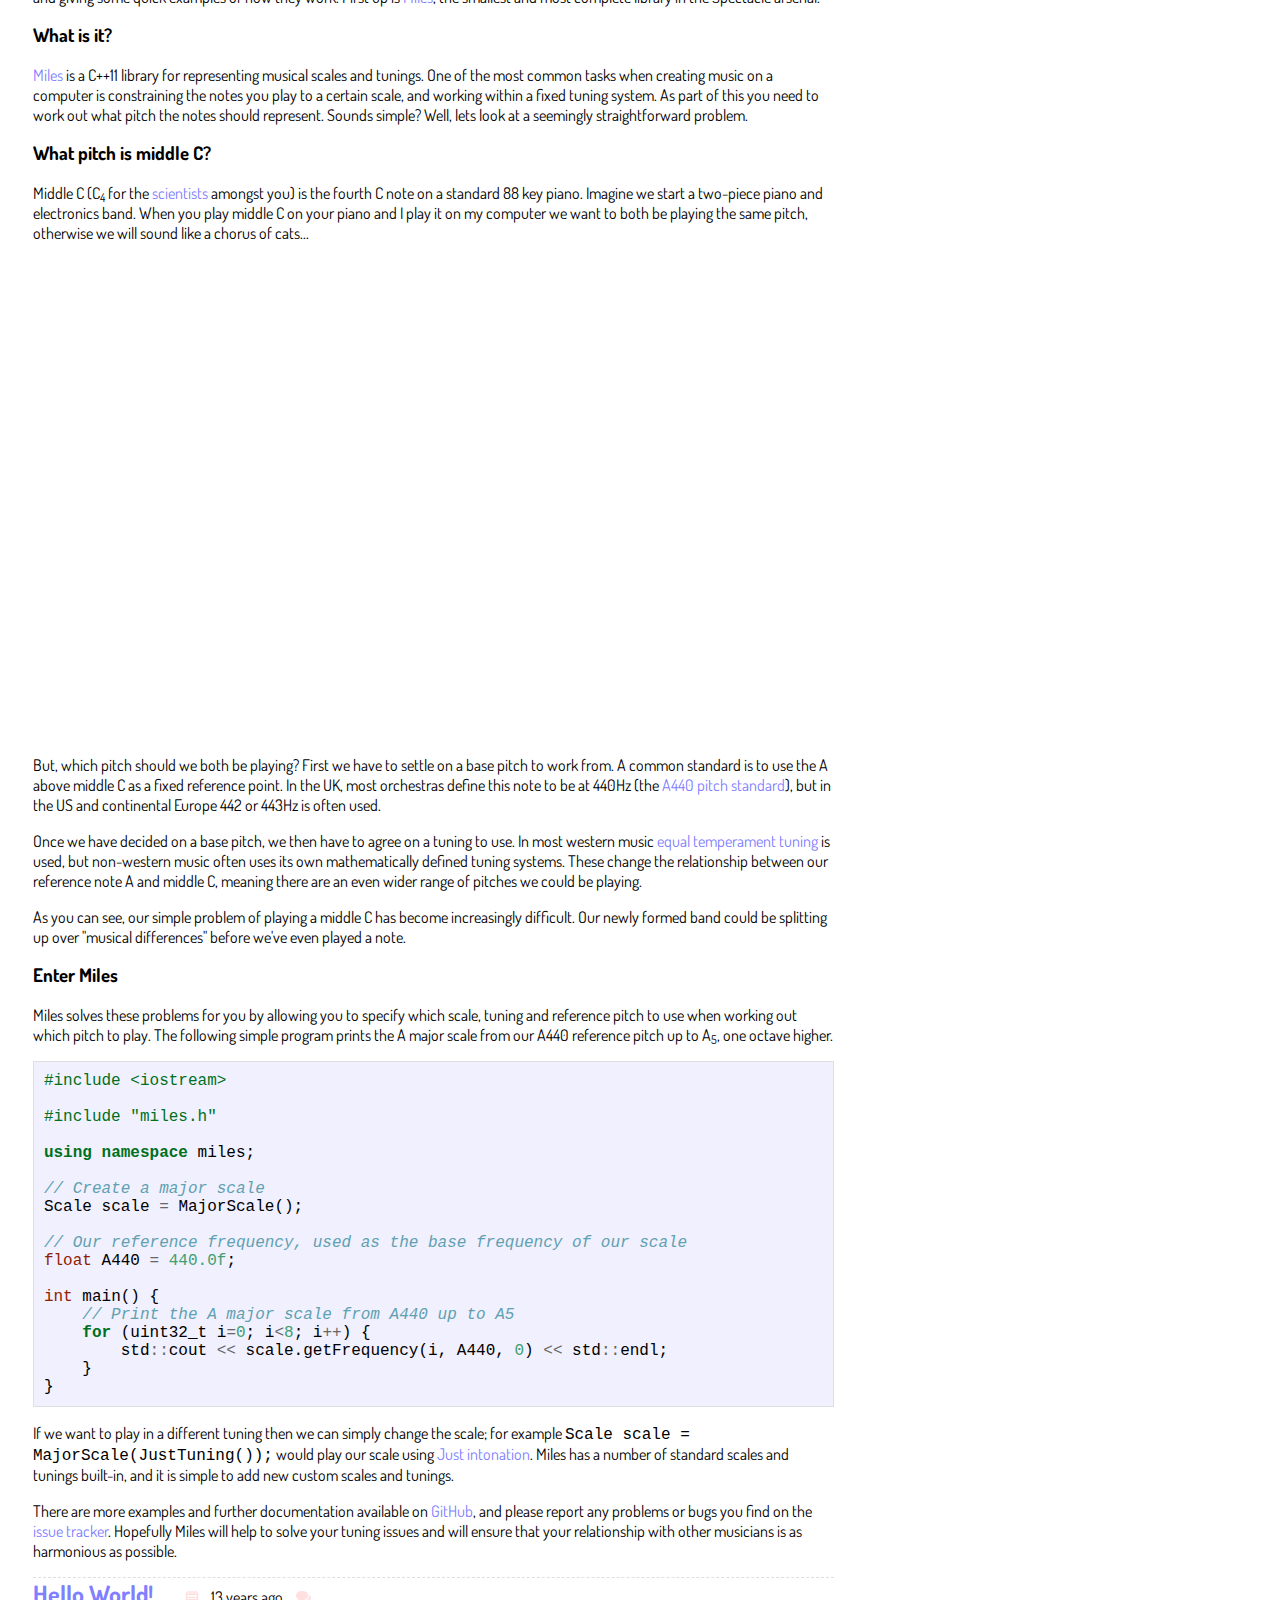
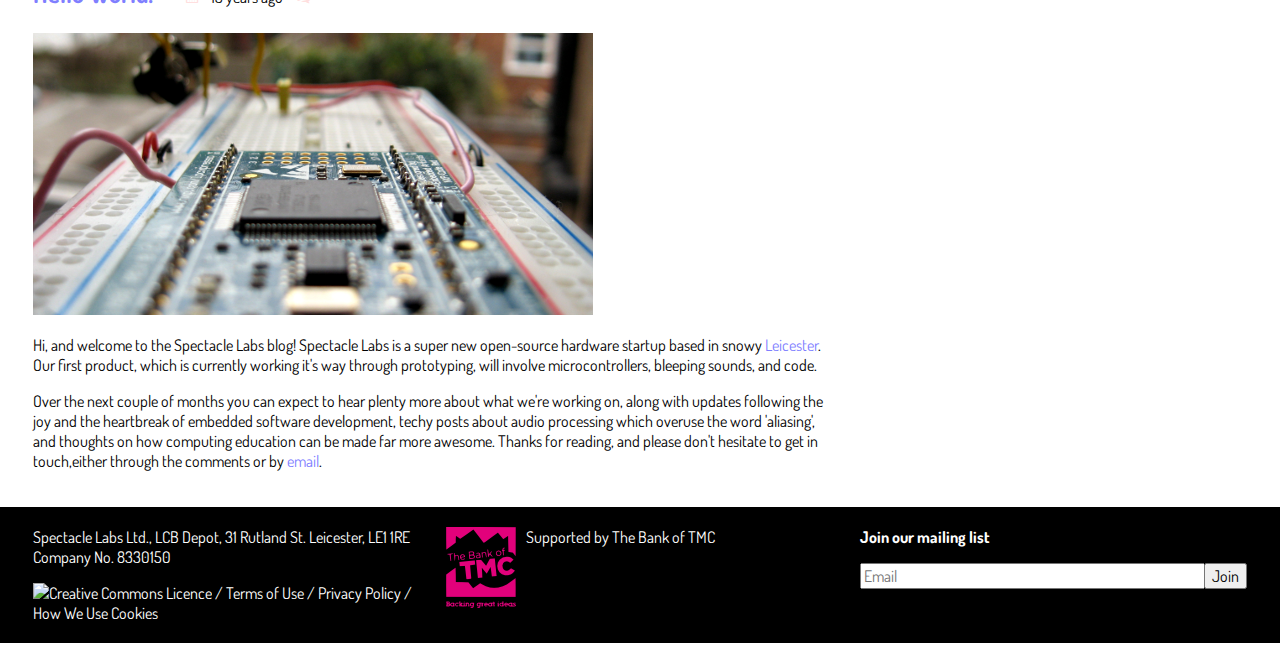
==== commit 4dd1925e: "Add why we love sick of beige." ====
--- a/blog/index.html
+++ b/blog/index.html
@@ -98,6 +98,40 @@
 
 <article>
     <h2>
+        <a href="/blog/2013-03-25-stuff-we-love-sick-of-beige">
+            Stuff We Love - Sick of Beige
+        </a>
+    </h2>
+    <span class="meta">                                                                 <i class="icon-calendar"></i>                                                   <time datetime="2013-03-25" data-need-fill="true"></time>                  <i class="icon-comments"></i><a href="http://www.spectaclelabs.org/blog/2013-03-25-stuff-we-love-sick-of-beige#disqus_thread"></a>
+</span>
+    <div class="video-container">
+    <iframe width="560" height="315" src="http://www.youtube-nocookie.com/embed/x_3jcsEbFWg?rel=0" frameborder="0" allowfullscreen></iframe>
+</div>
+
+<p>When Spectacle Labs makes its first million, I will be able to do two important things.  One is afford to eat less lentils, and the other is to put some cheques in the post to the awesome open-source projects which are helping make Spectacle Labs a reality.  Sadly whilst I'm still living on lentils and cups of tea the best I can manage is a a series of blog posts shouting about why the projects are so great.</p>
+
+<p>First up is <a href="http://dangerousprototypes.com/">Dangerous Prototypes'</a> <a href="http://dangerousprototypes.com/docs/Sick_of_Beige_standard_PCB_sizes_v1.0">Sick of Beige</a>, described by Ian from DP in the video above.  Now standards are kind of dull right?  And I'm not going to convince anyone that the size of circuit boards is a fascinating topic of conversation.  So why is a PCB sizing standard in the list of stuff we love?  Three big reasons:</p>
+
+<ol>
+<li>Blank slates are bad: There is something incredibly dispiriting about seeing a whole bunch of components which need laying out.  Having a fixed PCB size to aim at somehow makes the whole thing seem much more achievable.</li>
+<li>Project boxes are bad: Seriously, go to website of any enclosure manufacturer.  Feeling inspired to make something?  Thought not.</li>
+<li>Making things fit in project boxes is bad: The board is too big.  Or too small.  You need to drill holes for standoffs.  Or get something custom made.  Putting something in a box has never been so difficult.</li>
+</ol>
+
+<p>For those three reasons we love Sick of Beige, and until I develop a competing standard it will be used in everything we make.</p>
+
+<figure>
+    <img src="http://imgs.xkcd.com/comics/standards.png" alt="Standards">
+        <figcaption>Standards from <a href="http://xkcd.com/">xkcd</a></figcaption>
+</figure>
+
+</article>
+
+
+
+
+<article>
+    <h2>
         <a href="/blog/2013-03-15-introducing-miles">
             Introducing... Miles
         </a>
@@ -201,6 +235,15 @@
 
 <section>
     <h3>On the blog</h3>
+    
+    <article class="small">
+        <h4><a href="/blog/2013-03-25-stuff-we-love-sick-of-beige">Stuff We Love - Sick of Beige</a></h4>
+        <span class="meta">                                                                 <i class="icon-calendar"></i>                                                   <time datetime="2013-03-25" data-need-fill="true"></time>                  <i class="icon-comments"></i><a href="http://www.spectaclelabs.org/blog/2013-03-25-stuff-we-love-sick-of-beige#disqus_thread"></a>
+</span>
+        <p>
+            When Spectacle Labs makes its first million, I will be able to do two important things. One is afford to eat less lentils, and the other is to put some cheques in the post to the awesome open-source projects which are helping make Spectacle Labs a ...
+        </p>
+    </article>
     
     <article class="small">
         <h4><a href="/blog/2013-03-15-introducing-miles">Introducing... Miles</a></h4>
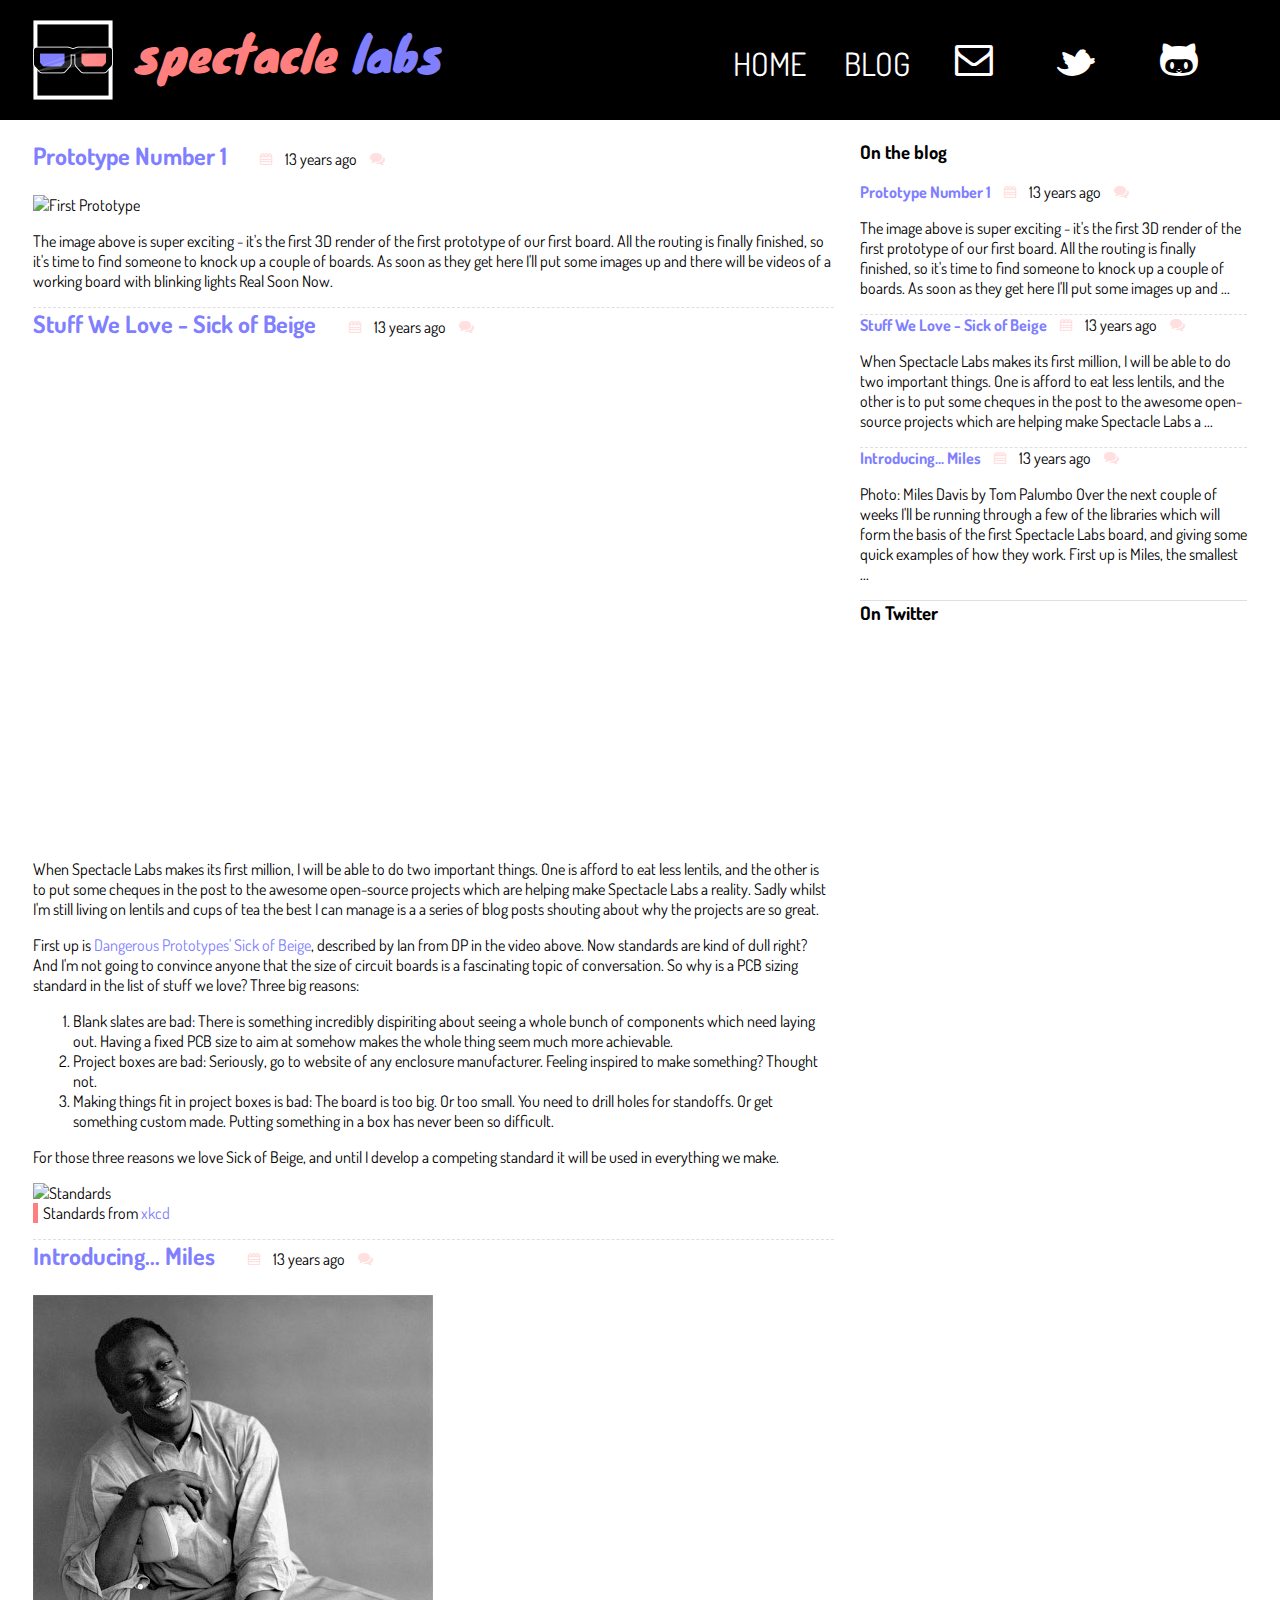
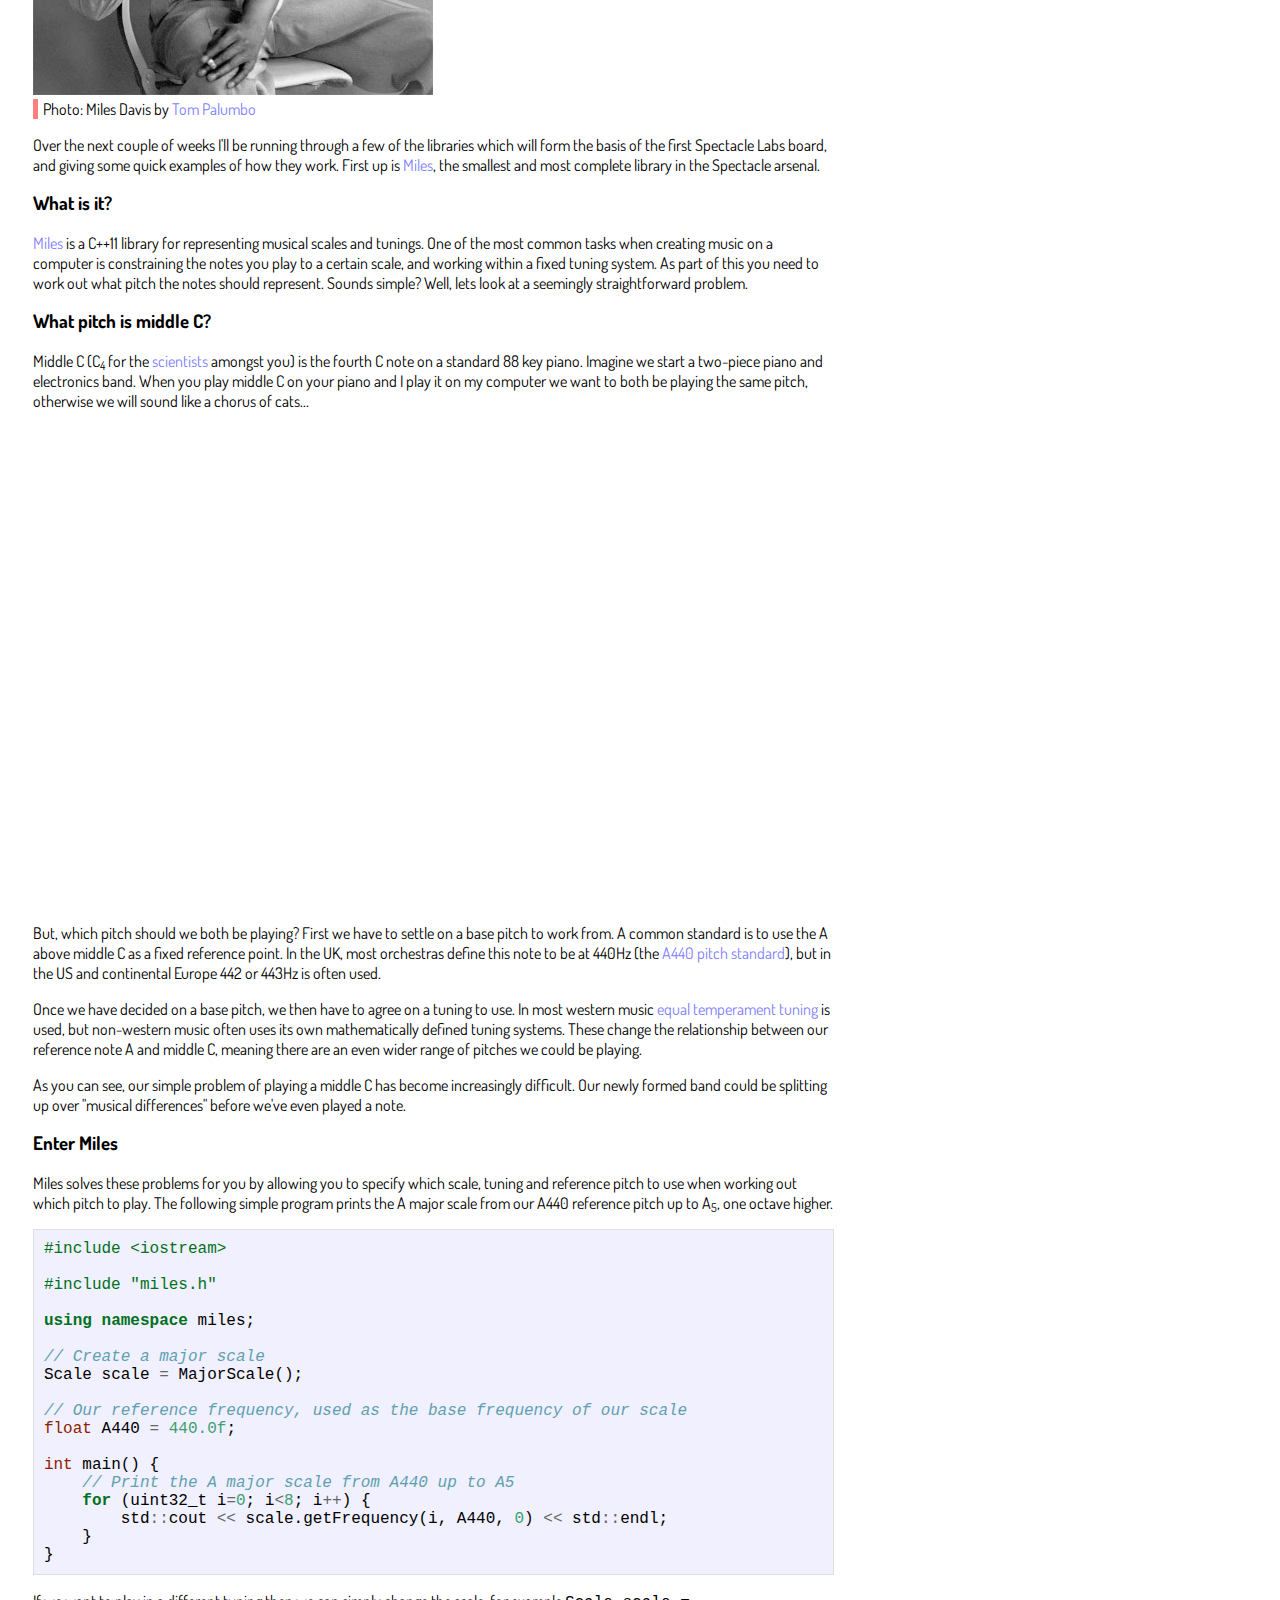
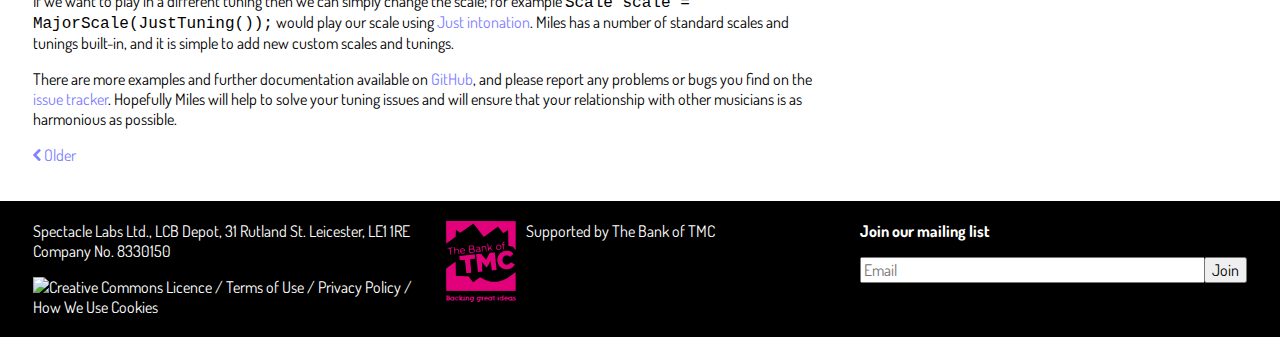
==== commit df04de99: "Add prototype #1 post" ====
--- a/blog/index.html
+++ b/blog/index.html
@@ -98,6 +98,23 @@
 
 <article>
     <h2>
+        <a href="/blog/2013-04-09-prototype-number-1">
+            Prototype Number 1
+        </a>
+    </h2>
+    <span class="meta">                                                                 <i class="icon-calendar"></i>                                                   <time datetime="2013-04-09" data-need-fill="true"></time>                  <i class="icon-comments"></i><a href="http://www.spectaclelabs.org/blog/2013-04-09-prototype-number-1#disqus_thread"></a>
+</span>
+    <p><img src="/media/images/blog/2013-04-09-prototype.png" alt="First Prototype" /></p>
+
+<p>The image above is super exciting - it's the first 3D render of the first prototype of our first board.  All the routing is finally finished, so it's time to find someone to knock up a couple of boards.  As soon as they get here I'll put some images up and there will be videos of a working board with blinking lights Real Soon Now.</p>
+
+</article>
+
+
+
+
+<article>
+    <h2>
         <a href="/blog/2013-03-25-stuff-we-love-sick-of-beige">
             Stuff We Love - Sick of Beige
         </a>
@@ -196,25 +213,17 @@
 
 
 
-<article>
-    <h2>
-        <a href="/blog/hello-world">
-            Hello World!
+
+<div id="pagination">
+    
+    <p class="left-float">
+        <a href="/blog/2/index.html">
+            <i class="icon-chevron-left"></i> Older
         </a>
-    </h2>
-    <span class="meta">                                                                 <i class="icon-calendar"></i>                                                   <time datetime="2013-03-12" data-need-fill="true"></time>                  <i class="icon-comments"></i><a href="http://www.spectaclelabs.org/blog/hello-world#disqus_thread"></a>
-</span>
-    <p><img src="/media/images/blog/2013-03-12-hello-world.png" alt="Hello World" /></p>
-
-<p>Hi, and welcome to the Spectacle Labs blog!  Spectacle Labs is a super new open-source hardware startup based in snowy <a href="http://en.wikipedia.org/wiki/Leicester">Leicester</a>. Our first product, which is currently working it's way through prototyping, will involve microcontrollers, bleeping sounds, and code.</p>
-
-<p>Over the next couple of months you can expect to hear plenty more about what we're working on, along with updates following the joy and the heartbreak of embedded software development, techy posts about audio processing which overuse the word 'aliasing', and thoughts on how computing education can be made far more awesome.  Thanks for reading, and please don't hesitate to get in touch,either through the comments or by <a href="mailto:hi@spectaclelabs.org">email</a>.</p>
-
-</article>
-
-
-
-
+    </p>
+    
+    
+</div>
 
 
                     </div>
@@ -237,6 +246,15 @@
     <h3>On the blog</h3>
     
     <article class="small">
+        <h4><a href="/blog/2013-04-09-prototype-number-1">Prototype Number 1</a></h4>
+        <span class="meta">                                                                 <i class="icon-calendar"></i>                                                   <time datetime="2013-04-09" data-need-fill="true"></time>                  <i class="icon-comments"></i><a href="http://www.spectaclelabs.org/blog/2013-04-09-prototype-number-1#disqus_thread"></a>
+</span>
+        <p>
+            The image above is super exciting - it's the first 3D render of the first prototype of our first board. All the routing is finally finished, so it's time to find someone to knock up a couple of boards. As soon as they get here I'll put some images up and ...
+        </p>
+    </article>
+    
+    <article class="small">
         <h4><a href="/blog/2013-03-25-stuff-we-love-sick-of-beige">Stuff We Love - Sick of Beige</a></h4>
         <span class="meta">                                                                 <i class="icon-calendar"></i>                                                   <time datetime="2013-03-25" data-need-fill="true"></time>                  <i class="icon-comments"></i><a href="http://www.spectaclelabs.org/blog/2013-03-25-stuff-we-love-sick-of-beige#disqus_thread"></a>
 </span>
@@ -251,15 +269,6 @@
 </span>
         <p>
             Photo: Miles Davis by Tom Palumbo Over the next couple of weeks I'll be running through a few of the libraries which will form the basis of the first Spectacle Labs board, and giving some quick examples of how they work. First up is Miles, the smallest ...
-        </p>
-    </article>
-    
-    <article class="small">
-        <h4><a href="/blog/hello-world">Hello World!</a></h4>
-        <span class="meta">                                                                 <i class="icon-calendar"></i>                                                   <time datetime="2013-03-12" data-need-fill="true"></time>                  <i class="icon-comments"></i><a href="http://www.spectaclelabs.org/blog/hello-world#disqus_thread"></a>
-</span>
-        <p>
-            Hi, and welcome to the Spectacle Labs blog! Spectacle Labs is a super new open-source hardware startup based in snowy Leicester. Our first product, which is currently working it's way through prototyping, will involve microcontrollers, bleeping sounds, ...
         </p>
     </article>
     
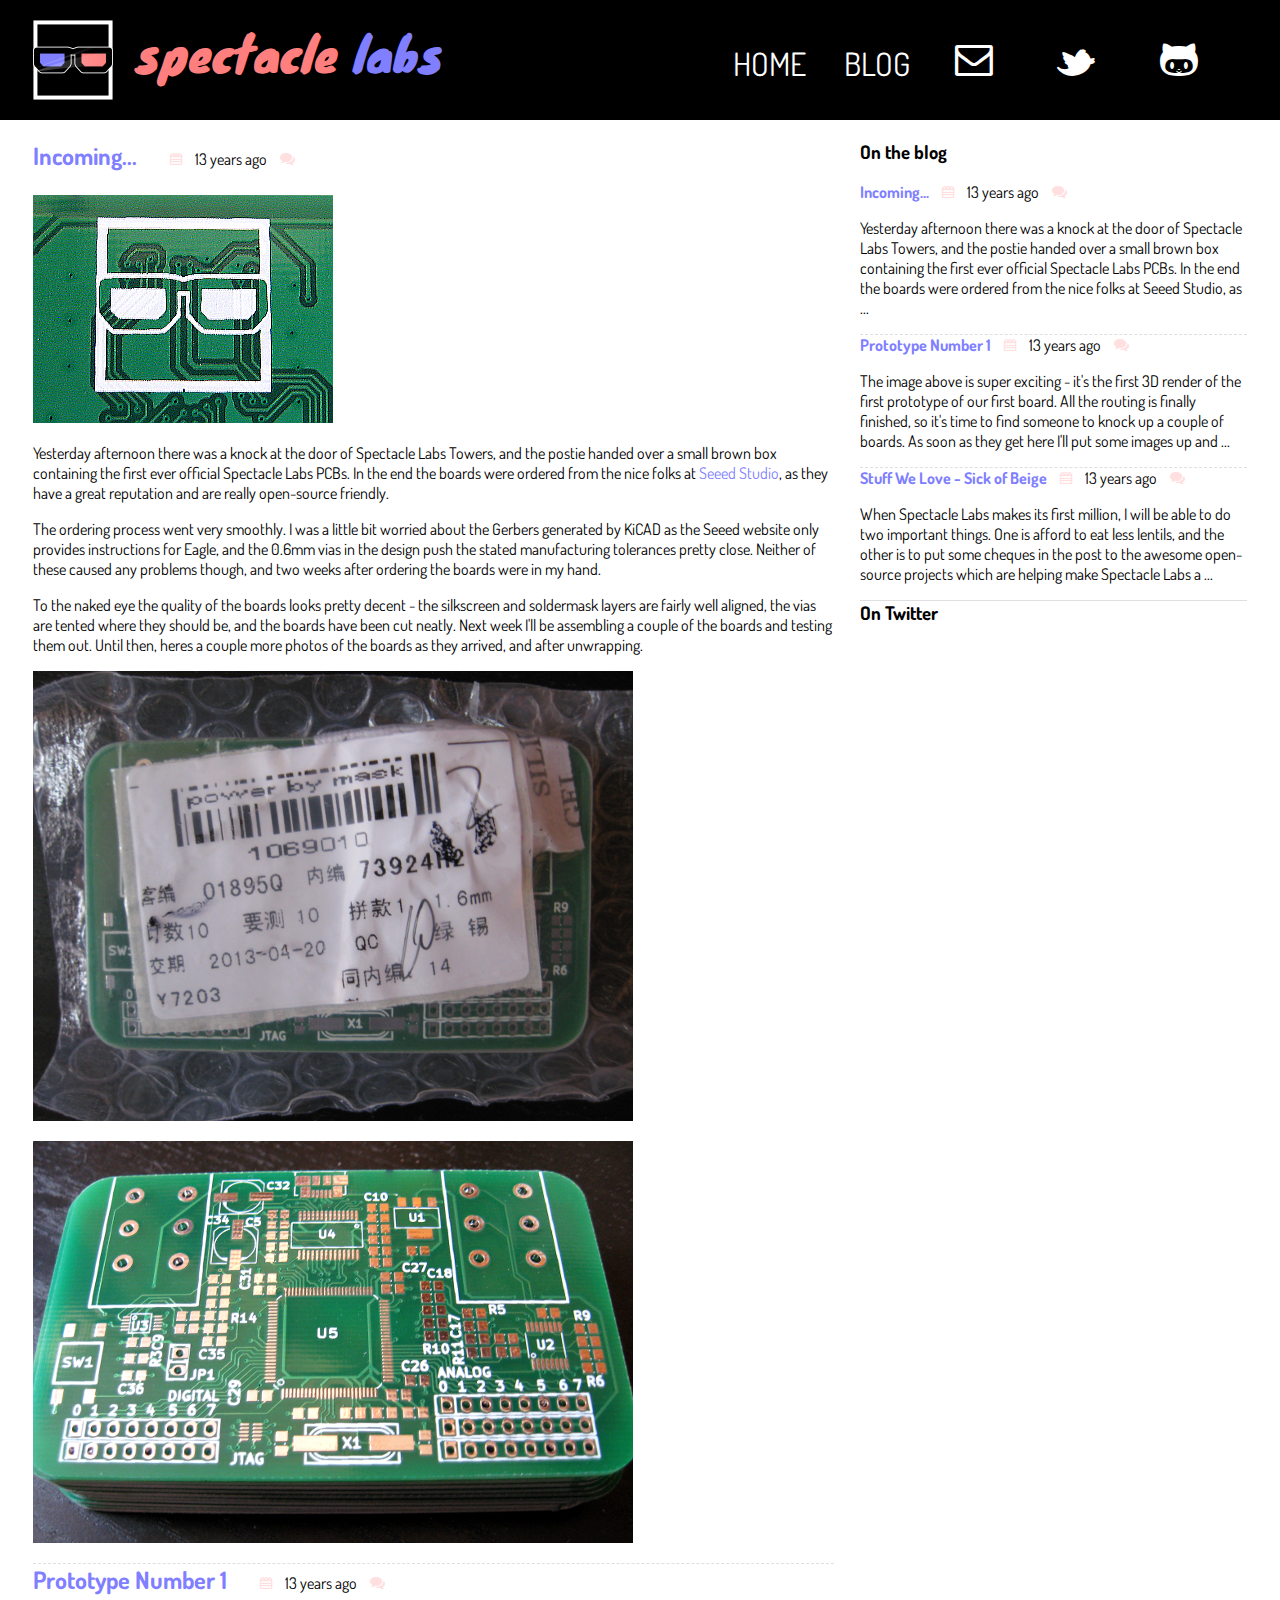
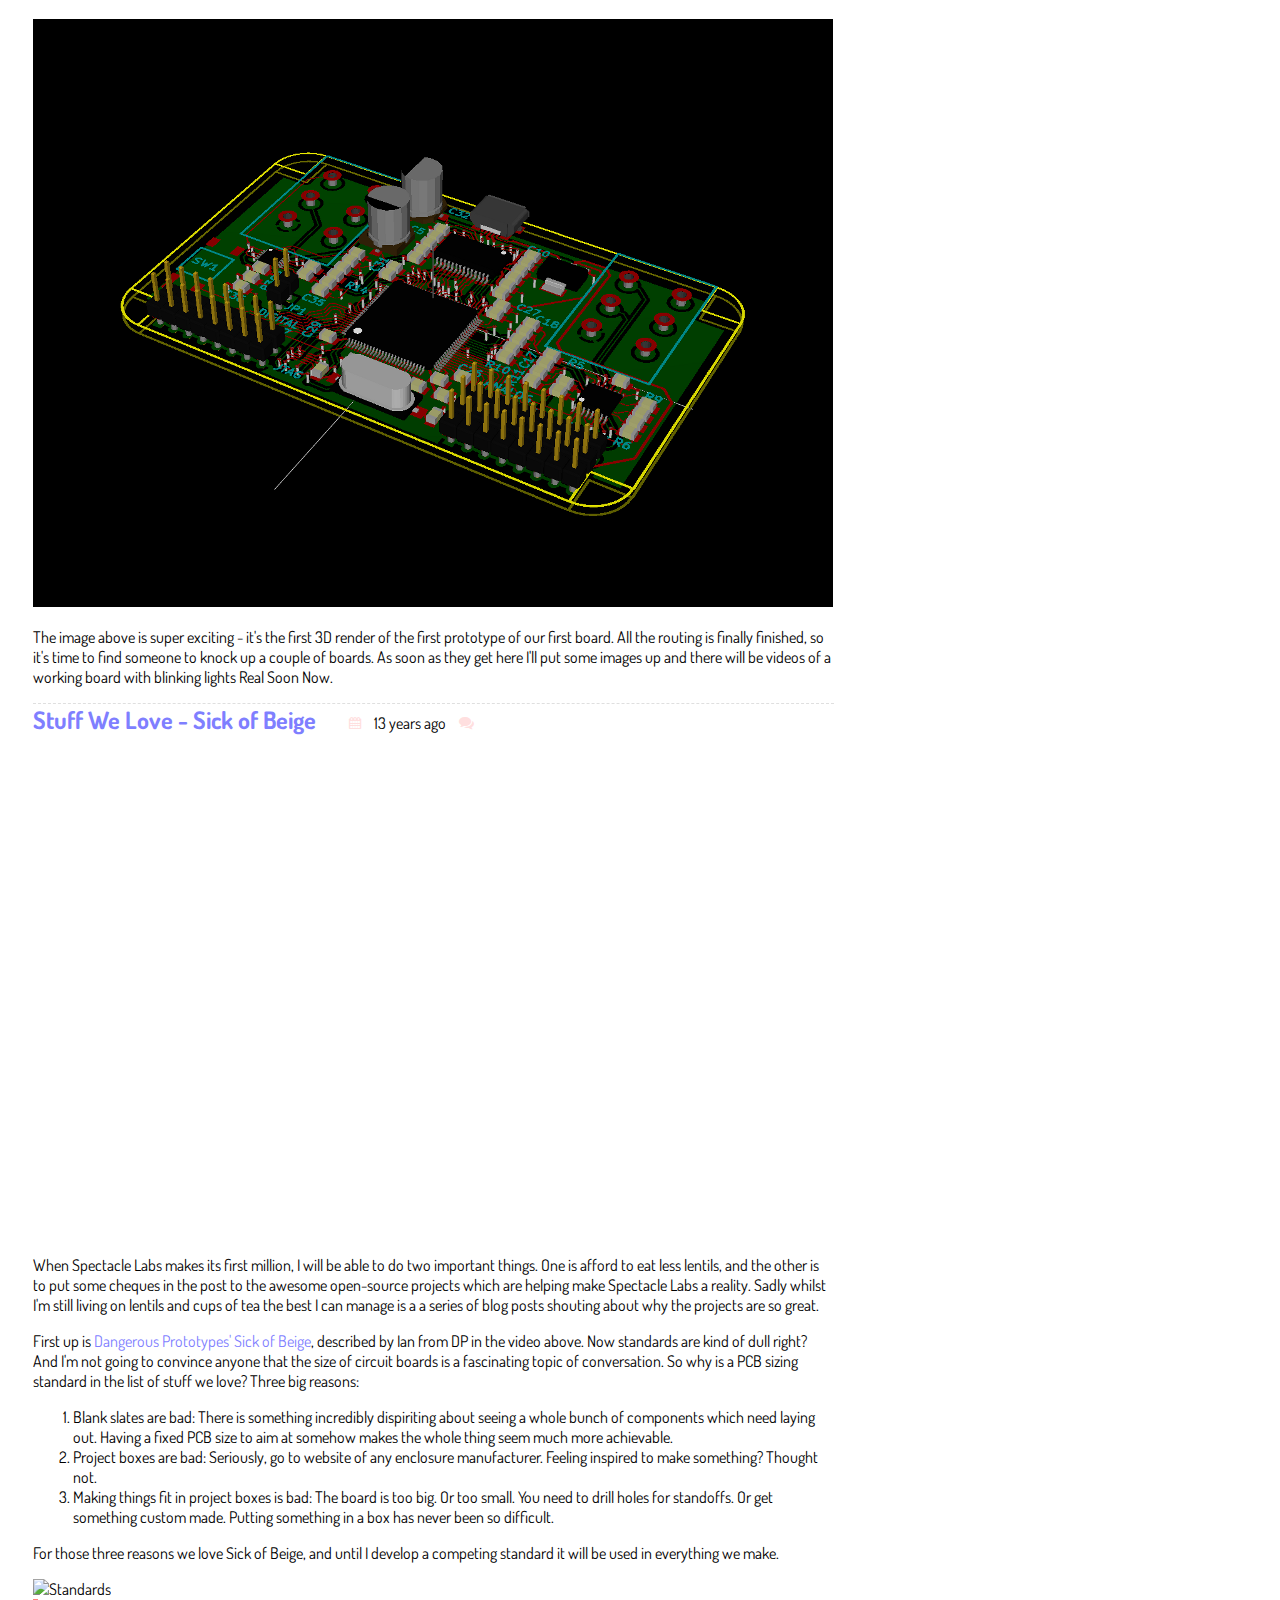
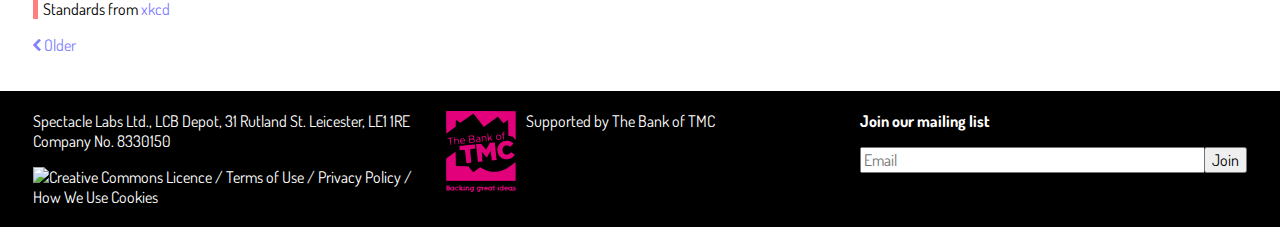
==== commit aeb8ab89: "Add pcb incoming post." ====
--- a/blog/index.html
+++ b/blog/index.html
@@ -98,6 +98,31 @@
 
 <article>
     <h2>
+        <a href="/blog/2013-05-02-incoming">
+            Incoming...
+        </a>
+    </h2>
+    <span class="meta">                                                                 <i class="icon-calendar"></i>                                                   <time datetime="2013-05-02" data-need-fill="true"></time>                  <i class="icon-comments"></i><a href="http://www.spectaclelabs.org/blog/2013-05-02-incoming#disqus_thread"></a>
+</span>
+    <p><img src="/media/images/blog/2013-05-02-board-back.png" alt="PCB Silkscreen Back" /></p>
+
+<p>Yesterday afternoon there was a knock at the door of Spectacle Labs Towers, and the postie handed over a small brown box containing the first ever official Spectacle Labs PCBs.  In the end the boards were ordered from the nice folks at <a href="http://www.seeedstudio.com">Seeed Studio</a>, as they have a great reputation and are really open-source friendly.</p>
+
+<p>The ordering process went very smoothly.  I was a little bit worried about the Gerbers generated by KiCAD as the Seeed website only provides instructions for Eagle, and the 0.6mm vias in the design push the stated manufacturing tolerances pretty close.  Neither of these caused any problems though, and two weeks after ordering the boards were in my hand.</p>
+
+<p>To the naked eye the quality of the boards looks pretty decent - the silkscreen and soldermask layers are fairly well aligned, the vias are tented where they should be, and the boards have been cut neatly.  Next week I'll be assembling a couple of the boards and testing them out.  Until then, heres a couple more photos of the boards as they arrived, and after unwrapping.</p>
+
+<p><img src="/media/images/blog/2013-05-02-boards-wrapped.png" alt="The packaged PCBs" /></p>
+
+<p><img src="/media/images/blog/2013-05-02-board-front.png" alt="PCB Front" /></p>
+
+</article>
+
+
+
+
+<article>
+    <h2>
         <a href="/blog/2013-04-09-prototype-number-1">
             Prototype Number 1
         </a>
@@ -147,72 +172,6 @@
 
 
 
-<article>
-    <h2>
-        <a href="/blog/2013-03-15-introducing-miles">
-            Introducing... Miles
-        </a>
-    </h2>
-    <span class="meta">                                                                 <i class="icon-calendar"></i>                                                   <time datetime="2013-03-15" data-need-fill="true"></time>                  <i class="icon-comments"></i><a href="http://www.spectaclelabs.org/blog/2013-03-15-introducing-miles#disqus_thread"></a>
-</span>
-    <figure>
-    <img src="/media/images/blog/Miles_Davis_by_Palumbo.jpg" alt="Miles Davis">
-    <figcaption>Photo: Miles Davis by <a href="http://www.flickr.com/people/tompalumbo">Tom Palumbo</a></figcaption>
-</figure>
-
-<p>Over the next couple of weeks I'll be running through a few of the libraries which will form the basis of the first Spectacle Labs board, and giving some quick examples of how they work.  First up is <a href="https://github.com/spectaclelabs/miles">Miles</a>, the smallest and most complete library in the Spectacle arsenal.</p>
-
-<h3>What is it?</h3>
-
-<p><a href="https://github.com/spectaclelabs/miles">Miles</a> is a C++11 library for representing musical scales and tunings.  One of the most common tasks when creating music on a computer is constraining the notes you play to a certain scale, and working within a fixed tuning system.  As part of this you need to work out what pitch the notes should represent.  Sounds simple?  Well, lets look at a seemingly straightforward problem.</p>
-
-<h3>What pitch is middle C?</h3>
-
-<p>Middle C (C<sub>4</sub> for the <a href="http://en.wikipedia.org/wiki/Scientific_pitch_notation">scientists</a> amongst you) is the fourth C note on a standard 88 key piano.  Imagine we start a two-piece piano and electronics band.  When you play middle C on your piano and I play it on my computer we want to both be playing the same pitch, otherwise we will sound like a chorus of cats...</p>
-
-<div class="video-container">
-    <iframe width="560" height="315" src="http://www.youtube-nocookie.com/embed/cHfBQCJaJoI?rel=0" frameborder="0" allowfullscreen></iframe>
-</div>
-
-<p>But, which pitch should we both be playing?  First we have to settle on a base pitch to work from.  A common standard is to use the A above middle C as a fixed reference point.  In the UK, most orchestras define this note to be at 440Hz (the <a href="http://en.wikipedia.org/wiki/A440_%28pitch_standard%29">A440 pitch standard</a>), but in the US and continental Europe 442 or 443Hz is often used.</p>
-
-<p>Once we have decided on a base pitch, we then have to agree on a tuning to use.  In most western music <a href="http://en.wikipedia.org/wiki/Equal_temperament">equal temperament tuning</a> is used, but non-western music often uses its own mathematically defined tuning systems.  These change the relationship between our reference note A and middle C, meaning there are an even wider range of pitches we could be playing.</p>
-
-<p>As you can see, our simple problem of playing a middle C has become increasingly difficult.  Our newly formed band could be splitting up over "musical differences" before we've even played a note.</p>
-
-<h3>Enter Miles</h3>
-
-<p>Miles solves these problems for you by allowing you to specify which scale, tuning and reference pitch to use when working out which pitch to play.  The following simple program prints the A major scale from our A440 reference pitch up to A<sub>5</sub>, one octave higher.</p>
-
-<div class="codehilite"><pre><code><span class="cp">#include &lt;iostream&gt;</span>
-
-<span class="cp">#include &quot;miles.h&quot;</span>
-
-<span class="k">using</span> <span class="k">namespace</span> <span class="n">miles</span><span class="p">;</span>
-
-<span class="c1">// Create a major scale</span>
-<span class="n">Scale</span> <span class="n">scale</span> <span class="o">=</span> <span class="n">MajorScale</span><span class="p">();</span>
-
-<span class="c1">// Our reference frequency, used as the base frequency of our scale</span>
-<span class="kt">float</span> <span class="n">A440</span> <span class="o">=</span> <span class="mf">440.0f</span><span class="p">;</span>
-
-<span class="kt">int</span> <span class="n">main</span><span class="p">()</span> <span class="p">{</span>
-    <span class="c1">// Print the A major scale from A440 up to A5</span>
-    <span class="k">for</span> <span class="p">(</span><span class="n">uint32_t</span> <span class="n">i</span><span class="o">=</span><span class="mi">0</span><span class="p">;</span> <span class="n">i</span><span class="o">&lt;</span><span class="mi">8</span><span class="p">;</span> <span class="n">i</span><span class="o">++</span><span class="p">)</span> <span class="p">{</span>
-        <span class="n">std</span><span class="o">::</span><span class="n">cout</span> <span class="o">&lt;&lt;</span> <span class="n">scale</span><span class="p">.</span><span class="n">getFrequency</span><span class="p">(</span><span class="n">i</span><span class="p">,</span> <span class="n">A440</span><span class="p">,</span> <span class="mi">0</span><span class="p">)</span> <span class="o">&lt;&lt;</span> <span class="n">std</span><span class="o">::</span><span class="n">endl</span><span class="p">;</span>
-    <span class="p">}</span>
-<span class="p">}</span>
-</code></pre></div>
-
-<p>If we want to play in a different tuning then we can simply change the scale; for example <code>Scale scale = MajorScale(JustTuning());</code> would play our scale using <a href="http://en.wikipedia.org/wiki/Just_intonation">Just intonation</a>.  Miles has a number of standard scales and tunings built-in, and it is simple to add new custom scales and tunings.</p>
-
-<p>There are more examples and further documentation available on <a href="https://github.com/spectaclelabs/miles">GitHub</a>, and please report any problems or bugs you find on the <a href="https://github.com/spectaclelabs/miles/issues">issue tracker</a>.  Hopefully Miles will help to solve your tuning issues and will ensure that your relationship with other musicians is as harmonious as possible.</p>
-
-</article>
-
-
-
-
 
 <div id="pagination">
     
@@ -246,6 +205,15 @@
     <h3>On the blog</h3>
     
     <article class="small">
+        <h4><a href="/blog/2013-05-02-incoming">Incoming...</a></h4>
+        <span class="meta">                                                                 <i class="icon-calendar"></i>                                                   <time datetime="2013-05-02" data-need-fill="true"></time>                  <i class="icon-comments"></i><a href="http://www.spectaclelabs.org/blog/2013-05-02-incoming#disqus_thread"></a>
+</span>
+        <p>
+            Yesterday afternoon there was a knock at the door of Spectacle Labs Towers, and the postie handed over a small brown box containing the first ever official Spectacle Labs PCBs. In the end the boards were ordered from the nice folks at Seeed Studio, as ...
+        </p>
+    </article>
+    
+    <article class="small">
         <h4><a href="/blog/2013-04-09-prototype-number-1">Prototype Number 1</a></h4>
         <span class="meta">                                                                 <i class="icon-calendar"></i>                                                   <time datetime="2013-04-09" data-need-fill="true"></time>                  <i class="icon-comments"></i><a href="http://www.spectaclelabs.org/blog/2013-04-09-prototype-number-1#disqus_thread"></a>
 </span>
@@ -260,15 +228,6 @@
 </span>
         <p>
             When Spectacle Labs makes its first million, I will be able to do two important things. One is afford to eat less lentils, and the other is to put some cheques in the post to the awesome open-source projects which are helping make Spectacle Labs a ...
-        </p>
-    </article>
-    
-    <article class="small">
-        <h4><a href="/blog/2013-03-15-introducing-miles">Introducing... Miles</a></h4>
-        <span class="meta">                                                                 <i class="icon-calendar"></i>                                                   <time datetime="2013-03-15" data-need-fill="true"></time>                  <i class="icon-comments"></i><a href="http://www.spectaclelabs.org/blog/2013-03-15-introducing-miles#disqus_thread"></a>
-</span>
-        <p>
-            Photo: Miles Davis by Tom Palumbo Over the next couple of weeks I'll be running through a few of the libraries which will form the basis of the first Spectacle Labs board, and giving some quick examples of how they work. First up is Miles, the smallest ...
         </p>
     </article>
     
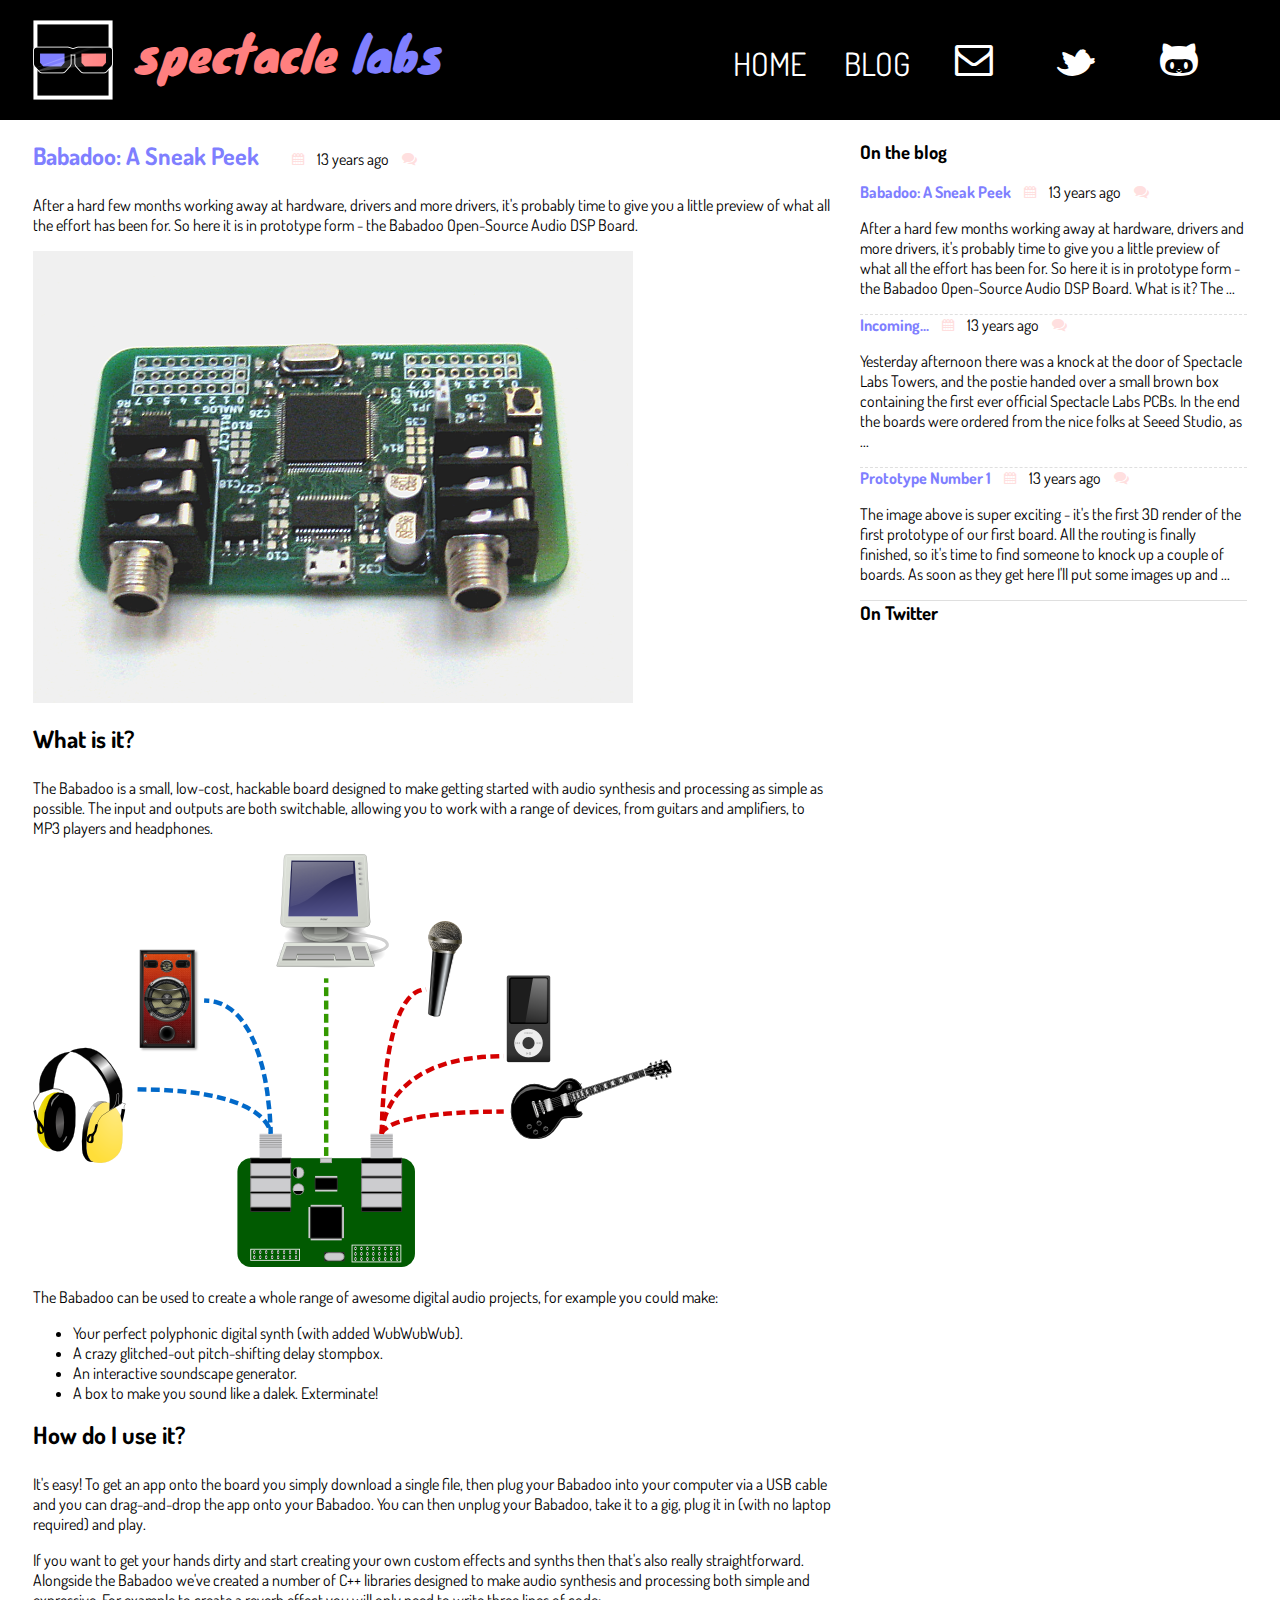
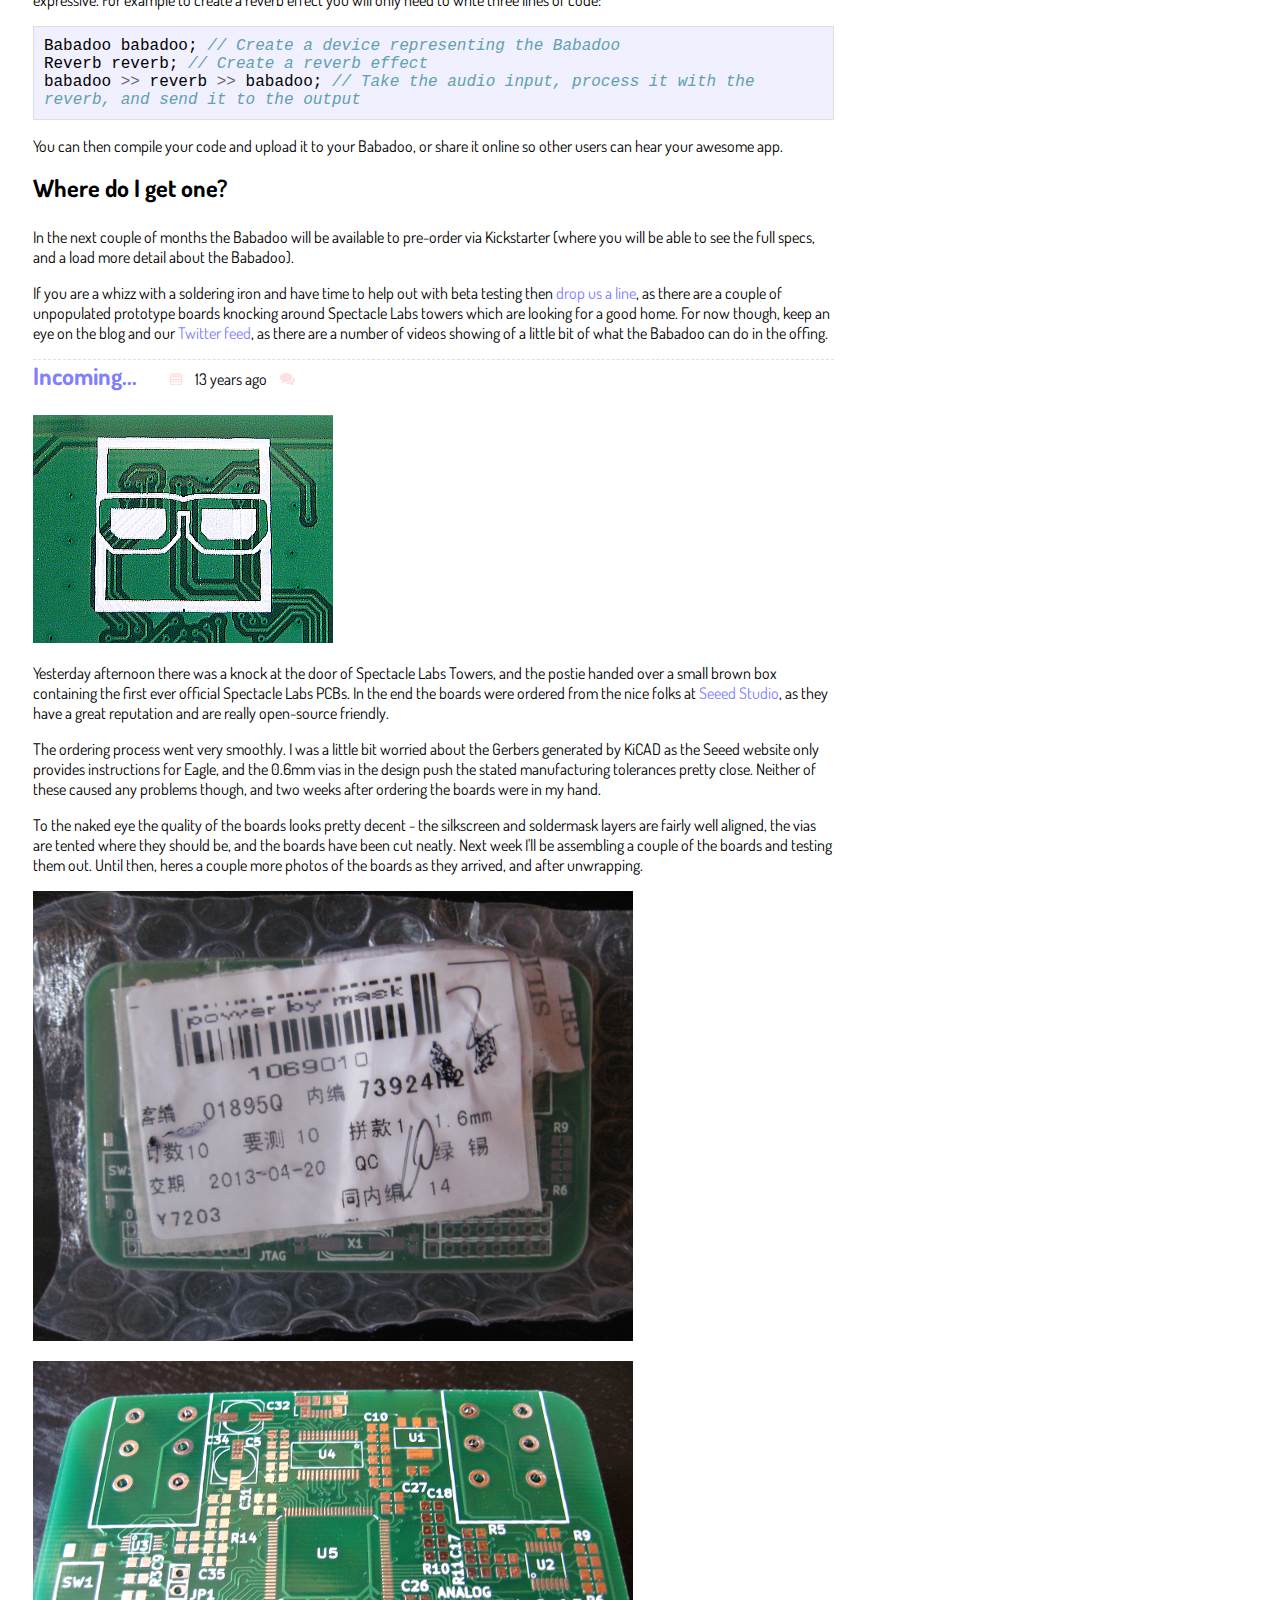
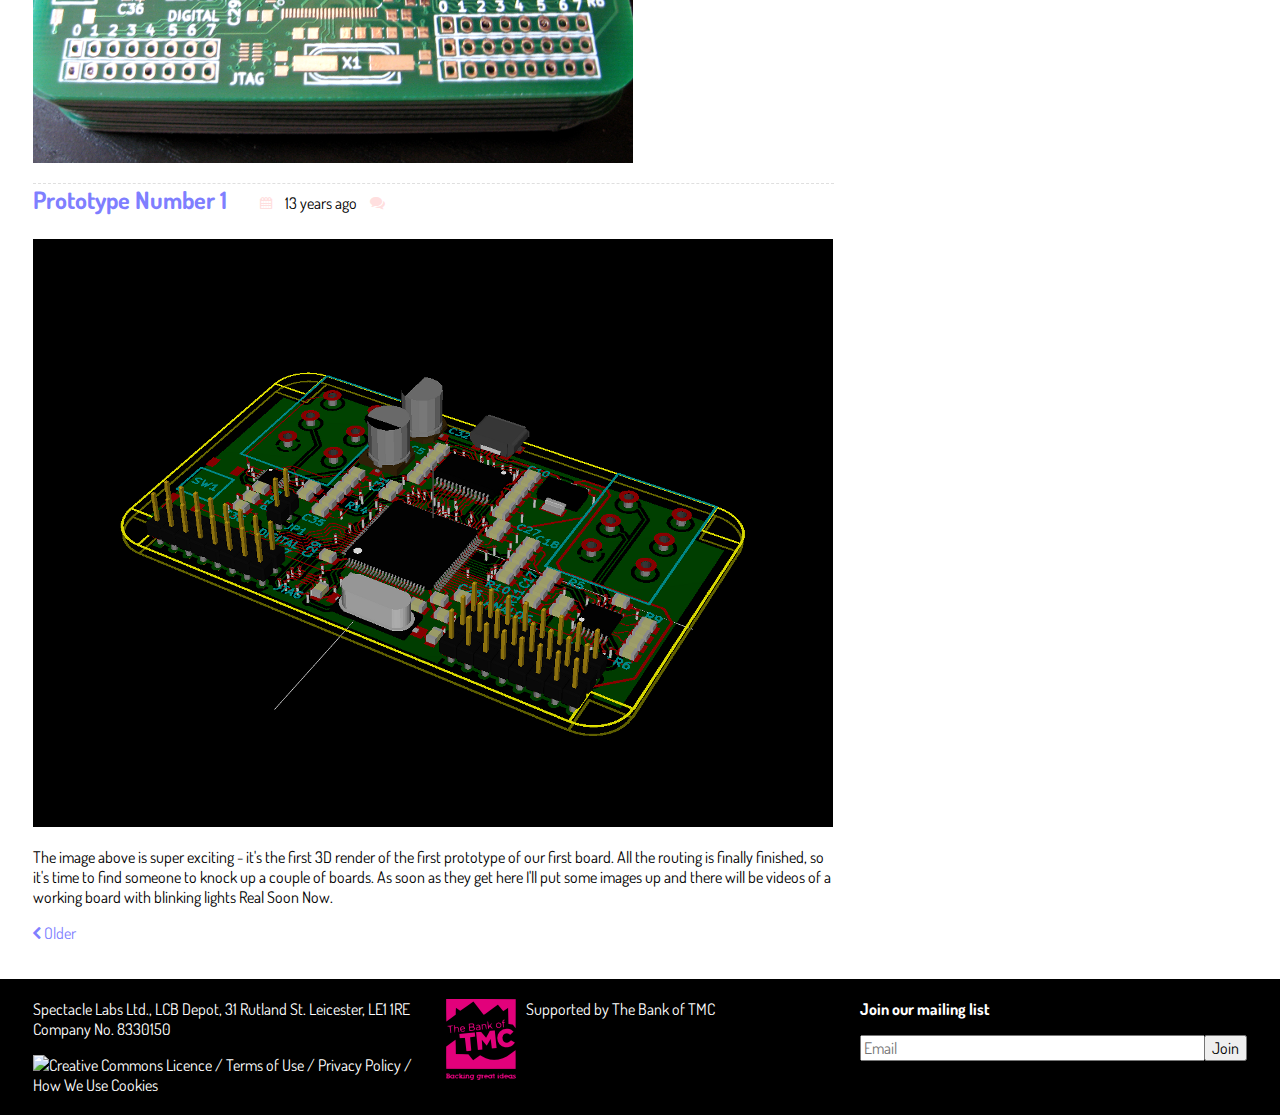
==== commit 8d28242a: "Add introducing Babadoo post" ====
--- a/blog/index.html
+++ b/blog/index.html
@@ -98,6 +98,57 @@
 
 <article>
     <h2>
+        <a href="/blog/2013-08-21-babadoo-sneak-peek">
+            Babadoo: A Sneak Peek
+        </a>
+    </h2>
+    <span class="meta">                                                                 <i class="icon-calendar"></i>                                                   <time datetime="2013-08-21" data-need-fill="true"></time>                  <i class="icon-comments"></i><a href="http://www.spectaclelabs.org/blog/2013-08-21-babadoo-sneak-peek#disqus_thread"></a>
+</span>
+    <p>After a hard few months working away at hardware, drivers and more drivers, it's probably time to give you a little preview of what all the effort has been for.  So here it is in prototype form - the Babadoo Open-Source Audio DSP Board.</p>
+
+<p><img src="/media/images/blog/2013-08-21-babadoo.png" alt="Babadoo" /></p>
+
+<h2>What is it?</h2>
+
+<p>The Babadoo is a small, low-cost, hackable board designed to make getting started with audio synthesis and processing as simple as possible.  The input and outputs are both switchable, allowing you to work with a range of devices, from guitars and amplifiers, to MP3 players and headphones.</p>
+
+<p><img src="/media/images/blog/2013-08-21-babadoo_diagram.png" alt="Babadoo Connection Diagram" /></p>
+
+<p>The Babadoo can be used to create a whole range of awesome digital audio projects, for example you could make:</p>
+
+<ul>
+<li>Your perfect polyphonic digital synth (with added WubWubWub).</li>
+<li>A crazy glitched-out pitch-shifting delay stompbox.</li>
+<li>An interactive soundscape generator.</li>
+<li>A box to make you sound like a dalek.  Exterminate!</li>
+</ul>
+
+<h2>How do I use it?</h2>
+
+<p>It's easy!  To get an app onto the board you simply download a single file, then plug your Babadoo into your computer via a USB cable and you can drag-and-drop the app onto your Babadoo.  You can then unplug your Babadoo, take it to a gig, plug it in (with no laptop required) and play.</p>
+
+<p>If you want to get your hands dirty and start creating your own custom effects and synths then that's also really straightforward.  Alongside the Babadoo we've created a number of C++ libraries designed to make audio synthesis and processing both simple and expressive.  For example to create a reverb effect you will only need to write three lines of code:</p>
+
+<div class="codehilite"><pre><code><span class="n">Babadoo</span> <span class="n">babadoo</span><span class="p">;</span> <span class="c1">// Create a device representing the Babadoo</span>
+<span class="n">Reverb</span> <span class="n">reverb</span><span class="p">;</span> <span class="c1">// Create a reverb effect</span>
+<span class="n">babadoo</span> <span class="o">&gt;&gt;</span> <span class="n">reverb</span> <span class="o">&gt;&gt;</span> <span class="n">babadoo</span><span class="p">;</span> <span class="c1">// Take the audio input, process it with the reverb, and send it to the output</span>
+</code></pre></div>
+
+<p>You can then compile your code and upload it to your Babadoo, or share it online so other users can hear your awesome app.</p>
+
+<h2>Where do I get one?</h2>
+
+<p>In the next couple of months the Babadoo will be available to pre-order via Kickstarter (where you will be able to see the full specs, and a load more detail about the Babadoo).</p>
+
+<p>If you are a whizz with a soldering iron and have time to help out with beta testing then <a href="mailto:joe@spectaclelabs.org">drop us a line</a>, as there are a couple of unpopulated prototype boards knocking around Spectacle Labs towers which are looking for a good home.  For now though, keep an eye on the blog and our <a href="http://www.twitter.com/spectaclelabs">Twitter feed</a>, as there are a number of videos showing of a little bit of what the Babadoo can do in the offing.</p>
+
+</article>
+
+
+
+
+<article>
+    <h2>
         <a href="/blog/2013-05-02-incoming">
             Incoming...
         </a>
@@ -138,40 +189,6 @@
 
 
 
-<article>
-    <h2>
-        <a href="/blog/2013-03-25-stuff-we-love-sick-of-beige">
-            Stuff We Love - Sick of Beige
-        </a>
-    </h2>
-    <span class="meta">                                                                 <i class="icon-calendar"></i>                                                   <time datetime="2013-03-25" data-need-fill="true"></time>                  <i class="icon-comments"></i><a href="http://www.spectaclelabs.org/blog/2013-03-25-stuff-we-love-sick-of-beige#disqus_thread"></a>
-</span>
-    <div class="video-container">
-    <iframe width="560" height="315" src="http://www.youtube-nocookie.com/embed/x_3jcsEbFWg?rel=0" frameborder="0" allowfullscreen></iframe>
-</div>
-
-<p>When Spectacle Labs makes its first million, I will be able to do two important things.  One is afford to eat less lentils, and the other is to put some cheques in the post to the awesome open-source projects which are helping make Spectacle Labs a reality.  Sadly whilst I'm still living on lentils and cups of tea the best I can manage is a a series of blog posts shouting about why the projects are so great.</p>
-
-<p>First up is <a href="http://dangerousprototypes.com/">Dangerous Prototypes'</a> <a href="http://dangerousprototypes.com/docs/Sick_of_Beige_standard_PCB_sizes_v1.0">Sick of Beige</a>, described by Ian from DP in the video above.  Now standards are kind of dull right?  And I'm not going to convince anyone that the size of circuit boards is a fascinating topic of conversation.  So why is a PCB sizing standard in the list of stuff we love?  Three big reasons:</p>
-
-<ol>
-<li>Blank slates are bad: There is something incredibly dispiriting about seeing a whole bunch of components which need laying out.  Having a fixed PCB size to aim at somehow makes the whole thing seem much more achievable.</li>
-<li>Project boxes are bad: Seriously, go to website of any enclosure manufacturer.  Feeling inspired to make something?  Thought not.</li>
-<li>Making things fit in project boxes is bad: The board is too big.  Or too small.  You need to drill holes for standoffs.  Or get something custom made.  Putting something in a box has never been so difficult.</li>
-</ol>
-
-<p>For those three reasons we love Sick of Beige, and until I develop a competing standard it will be used in everything we make.</p>
-
-<figure>
-    <img src="http://imgs.xkcd.com/comics/standards.png" alt="Standards">
-        <figcaption>Standards from <a href="http://xkcd.com/">xkcd</a></figcaption>
-</figure>
-
-</article>
-
-
-
-
 
 <div id="pagination">
     
@@ -205,6 +222,15 @@
     <h3>On the blog</h3>
     
     <article class="small">
+        <h4><a href="/blog/2013-08-21-babadoo-sneak-peek">Babadoo: A Sneak Peek</a></h4>
+        <span class="meta">                                                                 <i class="icon-calendar"></i>                                                   <time datetime="2013-08-21" data-need-fill="true"></time>                  <i class="icon-comments"></i><a href="http://www.spectaclelabs.org/blog/2013-08-21-babadoo-sneak-peek#disqus_thread"></a>
+</span>
+        <p>
+            After a hard few months working away at hardware, drivers and more drivers, it's probably time to give you a little preview of what all the effort has been for. So here it is in prototype form - the Babadoo Open-Source Audio DSP Board. What is it? The ...
+        </p>
+    </article>
+    
+    <article class="small">
         <h4><a href="/blog/2013-05-02-incoming">Incoming...</a></h4>
         <span class="meta">                                                                 <i class="icon-calendar"></i>                                                   <time datetime="2013-05-02" data-need-fill="true"></time>                  <i class="icon-comments"></i><a href="http://www.spectaclelabs.org/blog/2013-05-02-incoming#disqus_thread"></a>
 </span>
@@ -219,15 +245,6 @@
 </span>
         <p>
             The image above is super exciting - it's the first 3D render of the first prototype of our first board. All the routing is finally finished, so it's time to find someone to knock up a couple of boards. As soon as they get here I'll put some images up and ...
-        </p>
-    </article>
-    
-    <article class="small">
-        <h4><a href="/blog/2013-03-25-stuff-we-love-sick-of-beige">Stuff We Love - Sick of Beige</a></h4>
-        <span class="meta">                                                                 <i class="icon-calendar"></i>                                                   <time datetime="2013-03-25" data-need-fill="true"></time>                  <i class="icon-comments"></i><a href="http://www.spectaclelabs.org/blog/2013-03-25-stuff-we-love-sick-of-beige#disqus_thread"></a>
-</span>
-        <p>
-            When Spectacle Labs makes its first million, I will be able to do two important things. One is afford to eat less lentils, and the other is to put some cheques in the post to the awesome open-source projects which are helping make Spectacle Labs a ...
         </p>
     </article>
     
